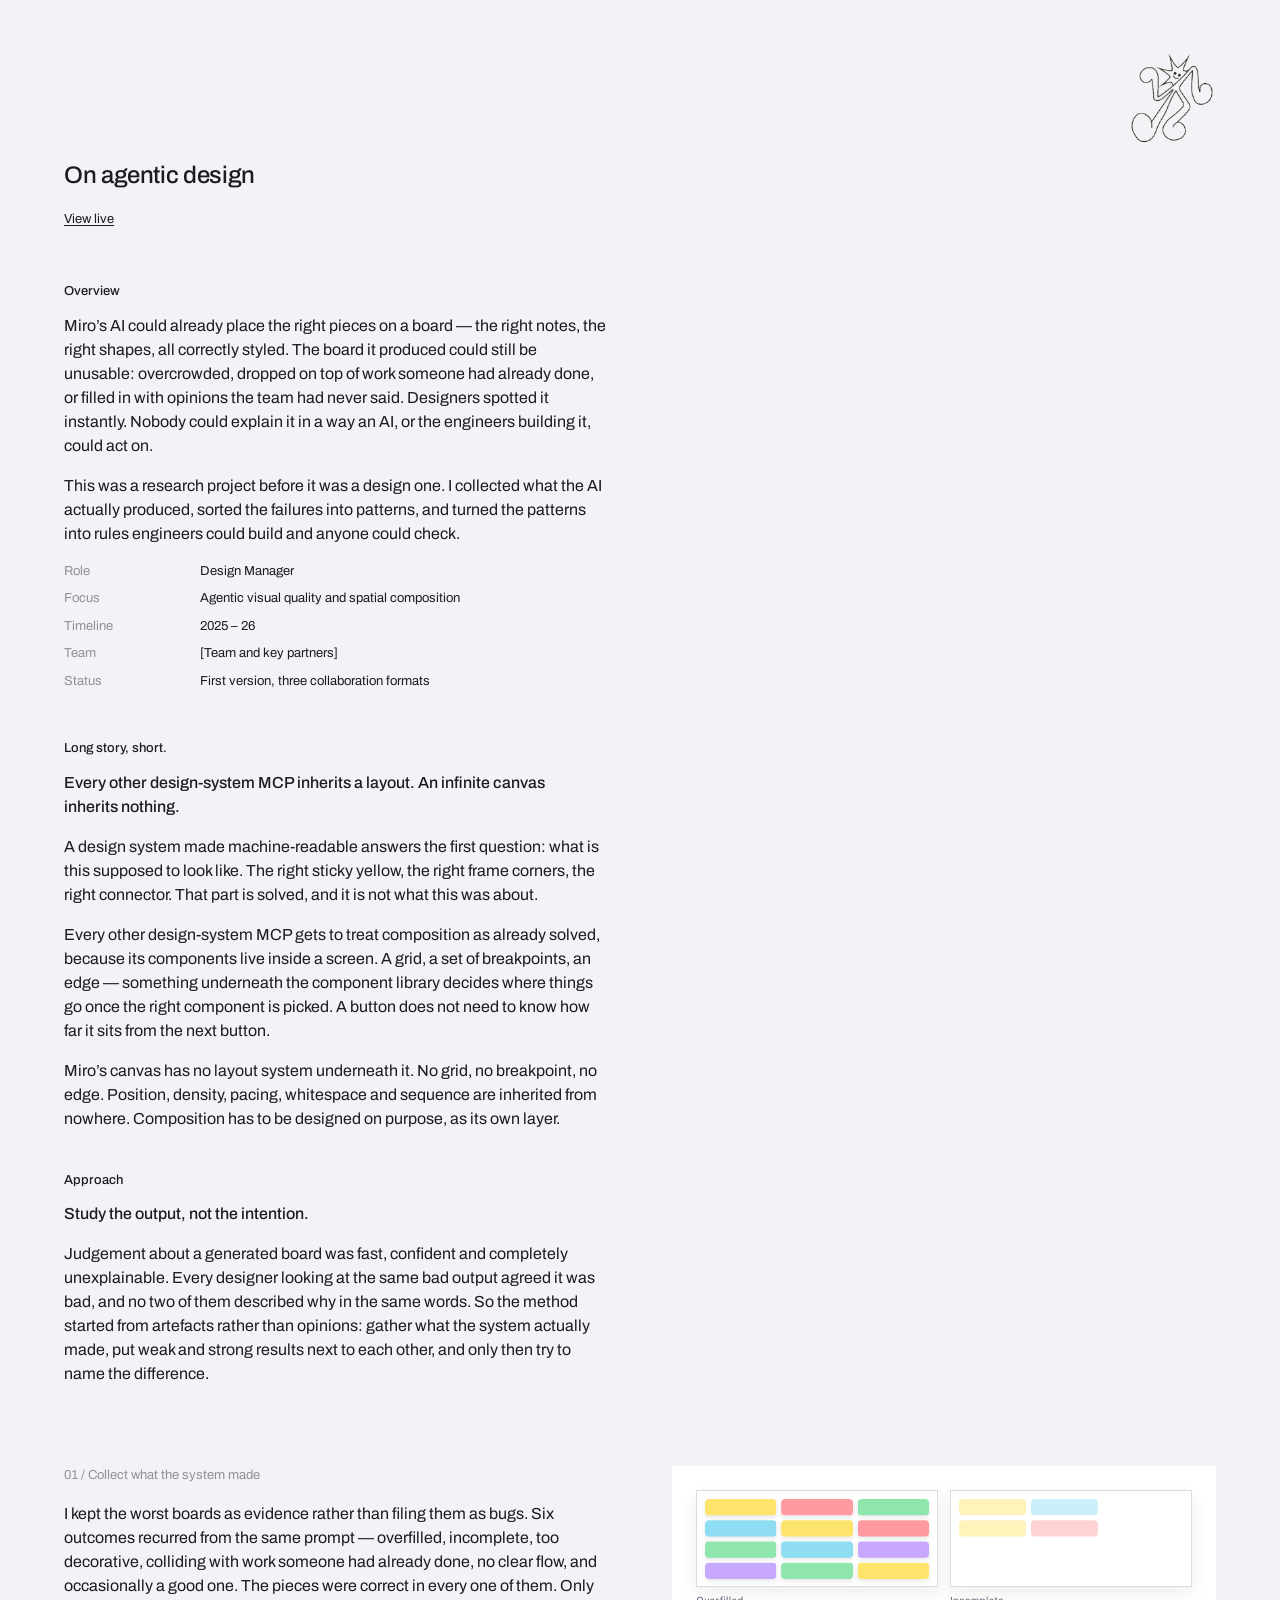
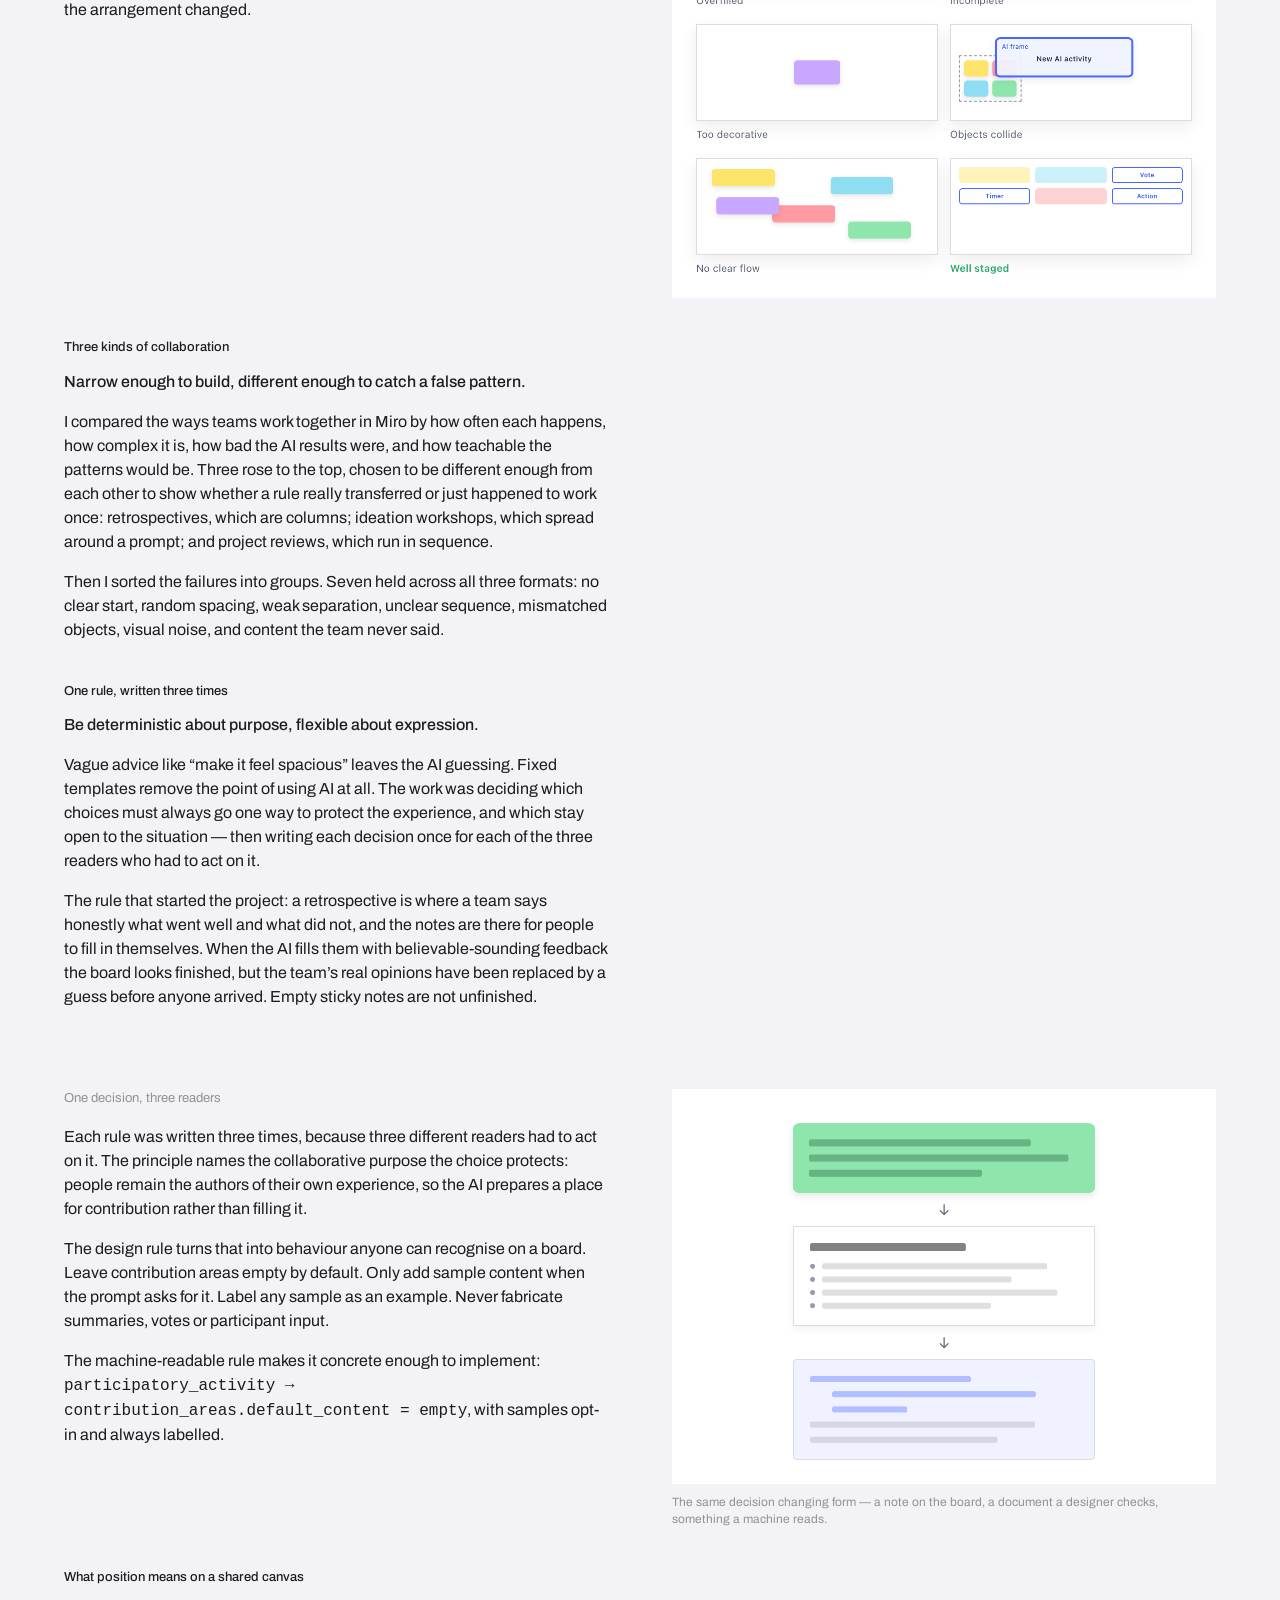
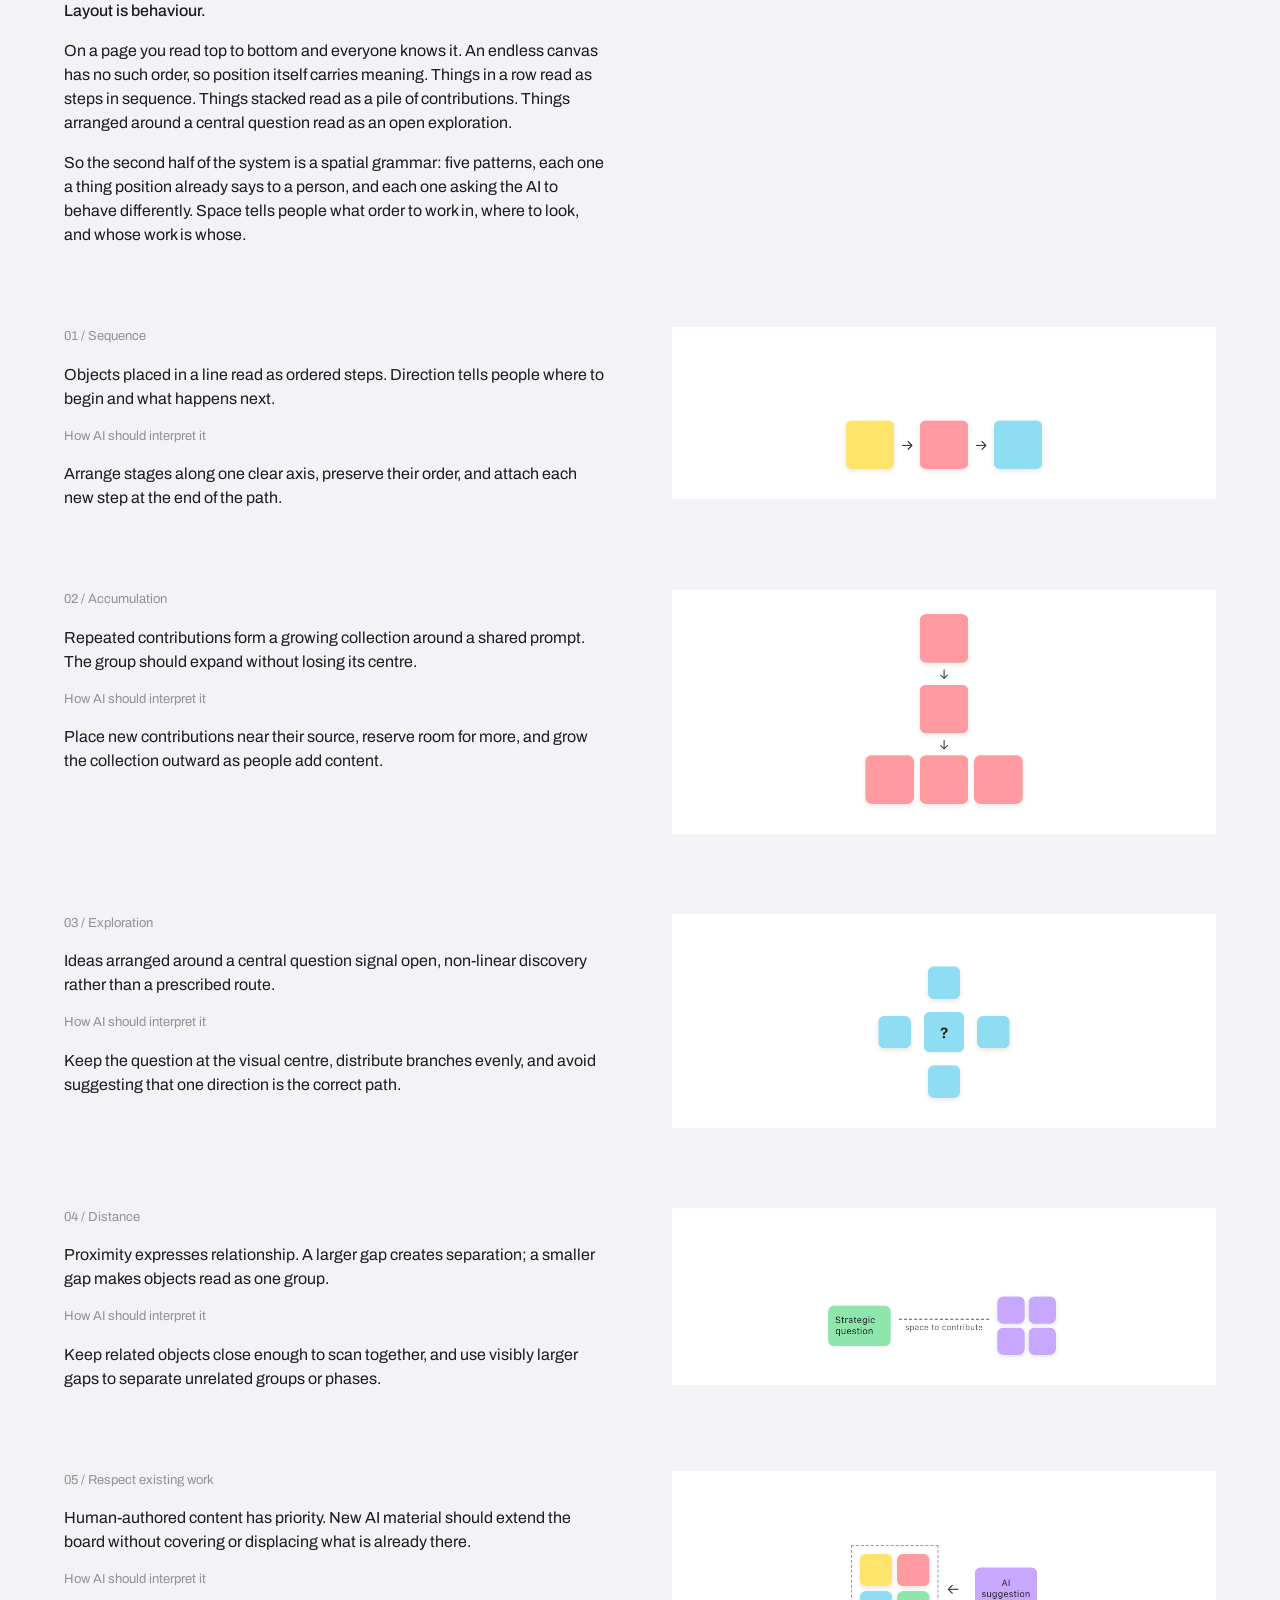
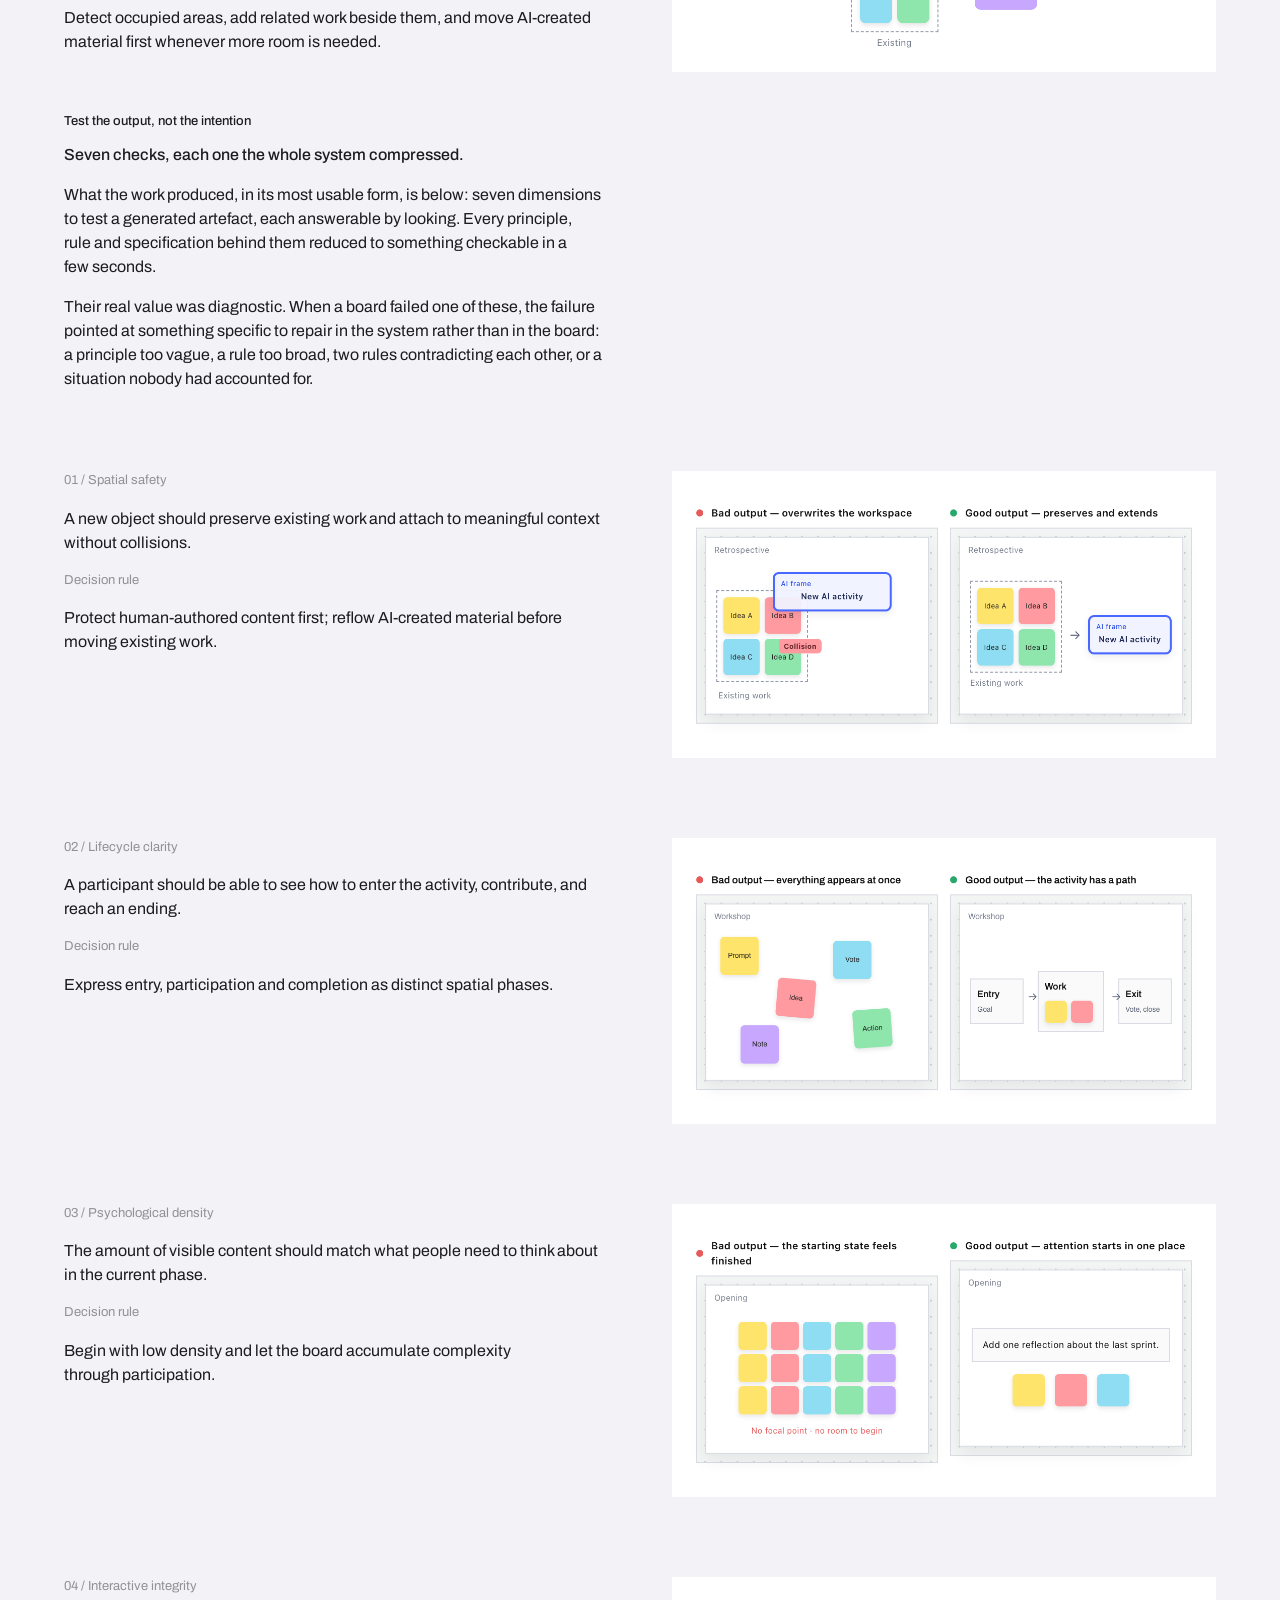
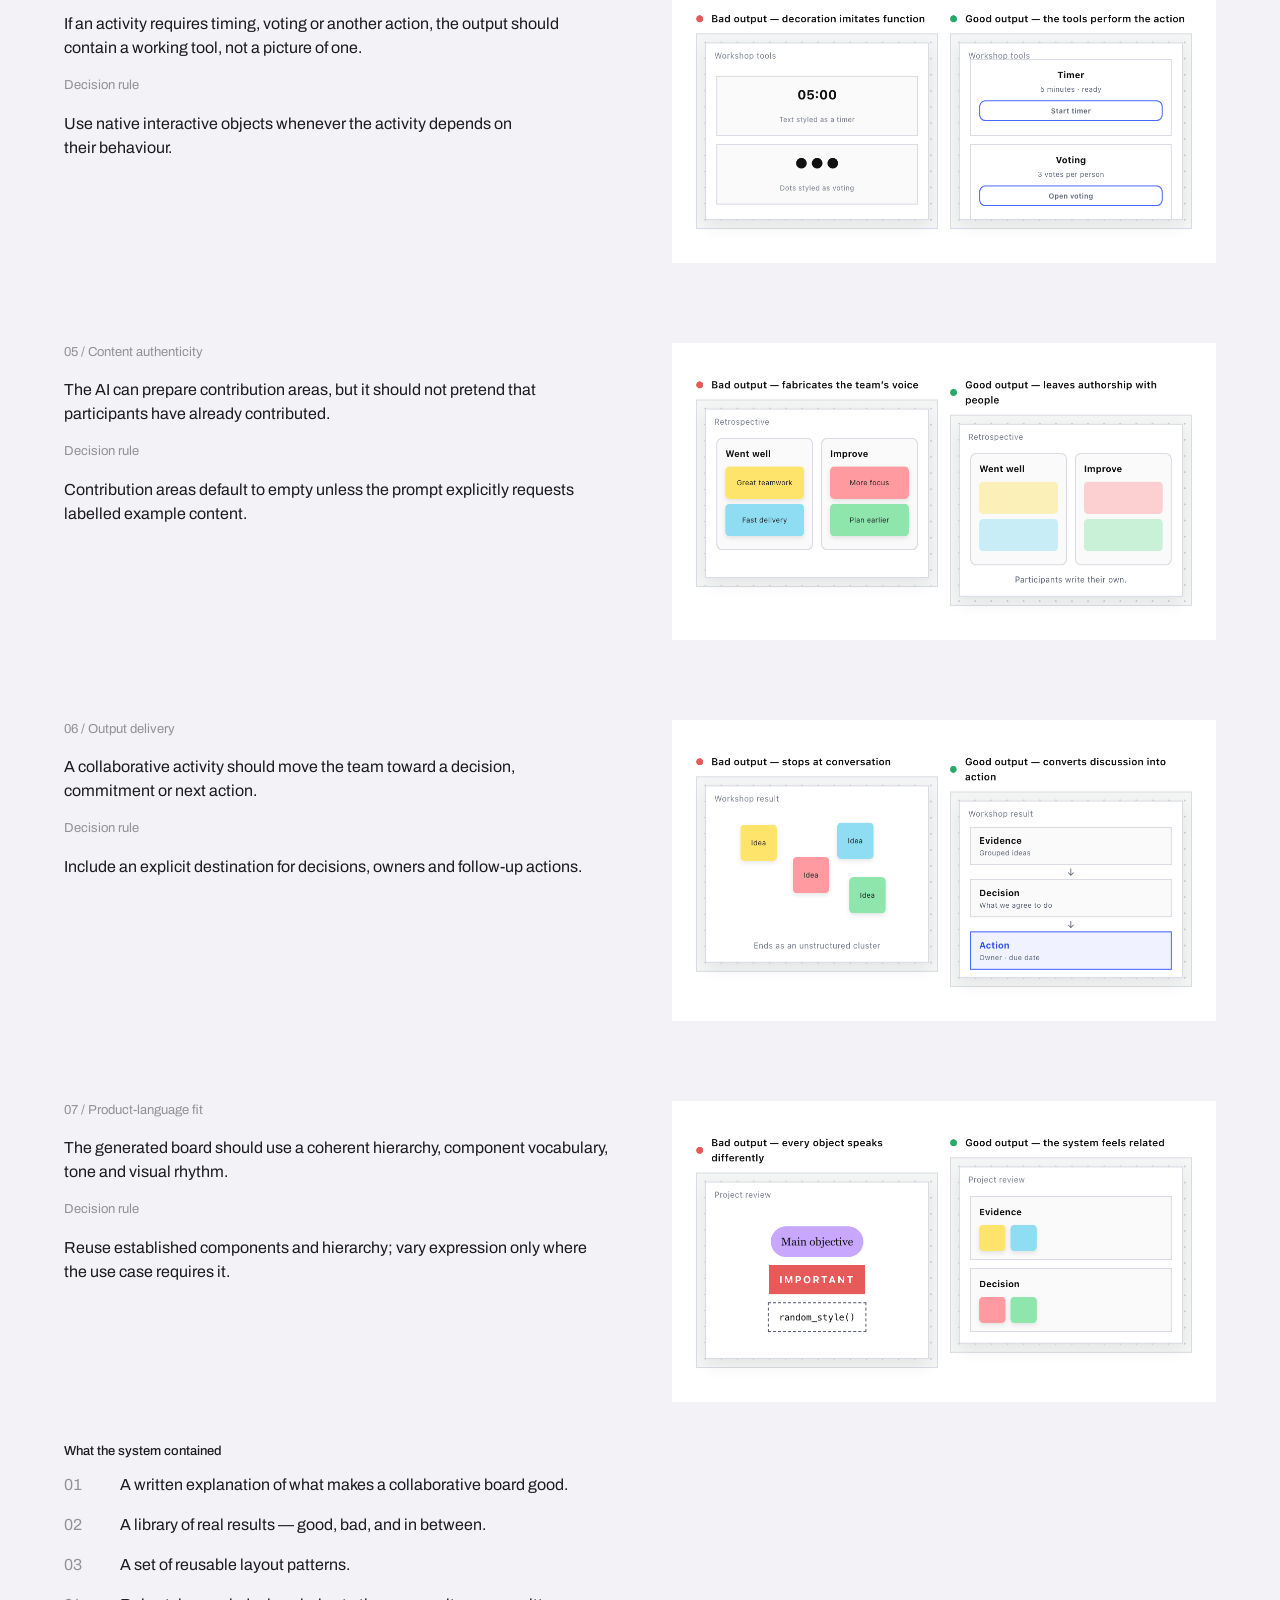
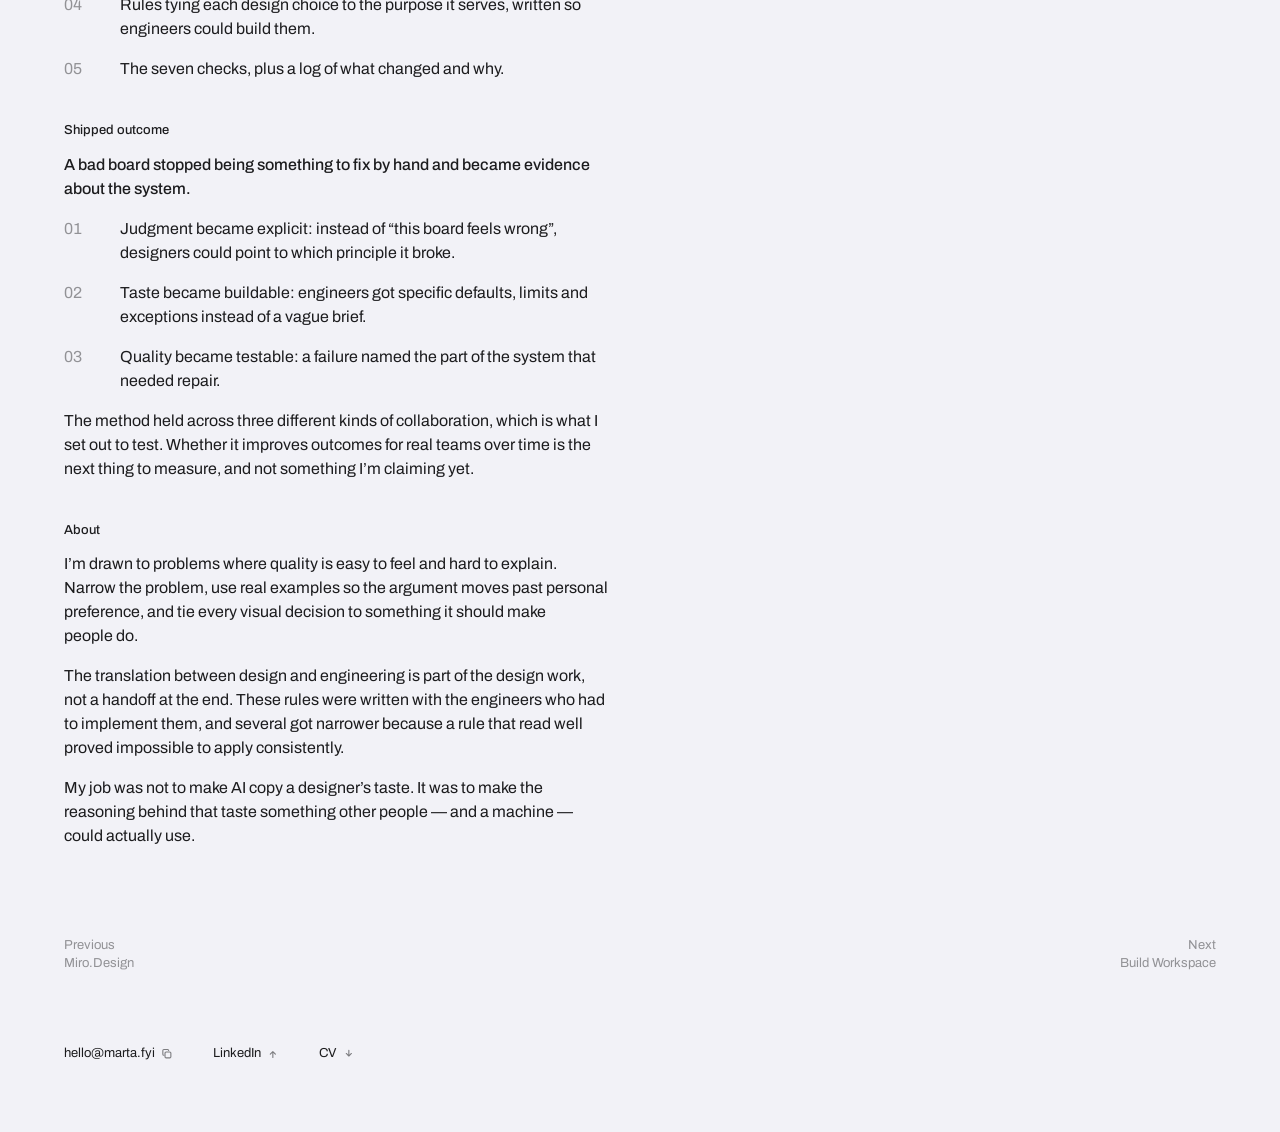
==== work/agentic-design/index.html @ 0b478686 "Write the agentic design case study Replaces the miro-2 placeholder. The work was turning designers'" ====
<!DOCTYPE html>
<html lang="en">
<head>
<meta charset="utf-8">
<meta name="viewport" content="width=device-width, initial-scale=1">
<title>On agentic design — Marta Domingo</title>
<meta name="description" content="On agentic design — Design Manager · Miro · 2025–26. Case study by Marta Domingo.">
<link rel="canonical" href="https://marta.fyi/work/agentic-design/">
<meta name="theme-color" content="#F2F2F7">
<meta property="og:type" content="article">
<meta property="og:url" content="https://marta.fyi/work/agentic-design/">
<meta property="og:title" content="On agentic design — Marta Domingo">
<meta property="og:description" content="On agentic design — Design Manager · Miro · 2025–26. Case study by Marta Domingo.">
<meta property="og:image" content="https://marta.fyi/assets/og-card.png">
<meta property="og:image:width" content="1200">
<meta property="og:image:height" content="630">
<meta name="twitter:card" content="summary_large_image">
<link rel="icon" href="/favicon.ico" sizes="32x32">
<link rel="icon" type="image/svg+xml" href="/assets/favicon.svg">
<link rel="apple-touch-icon" sizes="180x180" href="/assets/apple-touch-icon.png">
<link rel="preconnect" href="https://fonts.googleapis.com">
<link rel="preconnect" href="https://fonts.gstatic.com" crossorigin>
<link href="https://fonts.googleapis.com/css2?family=Archivo:wght@400;500&display=swap" rel="stylesheet">
<link rel="stylesheet" href="/style.css">
<link rel="stylesheet" href="/work/_shared/miro.css">
</head>
<body>
  <a class="home" href="/" aria-label="Home">
    <img class="spinner" src="/assets/spinner.png" alt="">
  </a>

  <main class="study">
    <h1>On agentic design</h1>
    <p class="live"><a href="https://miro.com/ai/ai-overview/" target="_blank" rel="noopener noreferrer">View live</a></p>
    <div class="body">
      <!-- On agentic design.
           Figures are authored in tools/figures/ and rendered to PNG by
           tools/build-figures.sh. Every one is 540px wide, which is what the
           right-hand column of a .pair measures, and each is drawn at that size
           rather than drawn large and scaled down.

           One reading pattern throughout: the argument is prose on the left, the
           evidence is an image on the right. No figure carries a heading, a concept
           name or a rule -- those are text, in the column beside the image. What a
           figure does carry is a label on an object inside a board, because that is
           annotation on the artefact rather than writing about it.

           .step-no is doing double duty as the small grey label above a rule. It is
           already "a short grey line introducing the block beneath it", which is
           what "How AI should interpret it" and "Decision rule" need, so this page
           adds no CSS of its own. -->

      <h2>Overview</h2>
      <p>Miro&rsquo;s AI could already place the right pieces on a board &mdash; the
      right notes, the right shapes, all correctly styled. The board it produced
      could still be unusable: overcrowded, dropped on top of work someone had
      already done, or filled in with opinions the team had never said. Designers
      spotted it instantly. Nobody could explain it in a way an AI, or the engineers
      building it, could act on.</p>
      <p>This was a research project before it was a design one. I collected what the
      AI actually produced, sorted the failures into patterns, and turned the
      patterns into rules engineers could build and anyone could check.</p>

      <dl class="details">
        <dt>Role</dt>
        <dd>Design Manager</dd>
        <dt>Focus</dt>
        <dd>Agentic visual quality and spatial composition</dd>
        <dt>Timeline</dt>
        <dd>2025 &ndash; 26</dd>
        <dt>Team</dt>
        <dd>[Team and key partners]</dd>
        <dt>Status</dt>
        <dd>First version, three collaboration formats</dd>
      </dl>

      <h2>Long story, short.</h2>
      <p class="statement">Every other design-system MCP inherits a layout. An
      infinite canvas inherits nothing.</p>
      <p>A design system made machine-readable answers the first question: what is
      this supposed to look like. The right sticky yellow, the right frame corners,
      the right connector. That part is solved, and it is not what this was about.</p>
      <p>Every other design-system MCP gets to treat composition as already solved,
      because its components live inside a screen. A grid, a set of breakpoints, an
      edge &mdash; something underneath the component library decides where things go
      once the right component is picked. A button does not need to know how far it
      sits from the next button.</p>
      <p>Miro&rsquo;s canvas has no layout system underneath it. No grid, no
      breakpoint, no edge. Position, density, pacing, whitespace and sequence are
      inherited from nowhere. Composition has to be designed on purpose, as its own
      layer.</p>

      <h2>Approach</h2>
      <p class="statement">Study the output, not the intention.</p>
      <p>Judgement about a generated board was fast, confident and completely
      unexplainable. Every designer looking at the same bad output agreed it was bad,
      and no two of them described why in the same words. So the method started from
      artefacts rather than opinions: gather what the system actually made, put weak
      and strong results next to each other, and only then try to name the
      difference.</p>

      <div class="pair">
        <div>
          <p class="step-no">01 / Collect what the system made</p>
          <p>I kept the worst boards as evidence rather than filing them as bugs. Six
          outcomes recurred from the same prompt &mdash; overfilled, incomplete, too
          decorative, colliding with work someone had already done, no clear flow, and
          occasionally a good one. The pieces were correct in every one of them. Only
          the arrangement changed.</p>
        </div>
        <figure class="shot">
          <img src="/assets/agentic-design-outcomes.png" width="1080" height="858"
               alt="Six small boards generated from one prompt: overfilled, incomplete, too decorative, objects colliding, no clear flow, and one well staged.">
        </figure>
      </div>

      <h2>Three kinds of collaboration</h2>
      <p class="statement">Narrow enough to build, different enough to catch a false
      pattern.</p>
      <p>I compared the ways teams work together in Miro by how often each happens,
      how complex it is, how bad the AI results were, and how teachable the patterns
      would be. Three rose to the top, chosen to be different enough from each other
      to show whether a rule really transferred or just happened to work once:
      retrospectives, which are columns; ideation workshops, which spread around a
      prompt; and project reviews, which run in sequence.</p>
      <p>Then I sorted the failures into groups. Seven held across all three formats:
      no clear start, random spacing, weak separation, unclear sequence, mismatched
      objects, visual noise, and content the team never said.</p>

      <h2>One rule, written three times</h2>
      <p class="statement">Be deterministic about purpose, flexible about
      expression.</p>
      <p>Vague advice like &ldquo;make it feel spacious&rdquo; leaves the AI guessing.
      Fixed templates remove the point of using AI at all. The work was deciding which
      choices must always go one way to protect the experience, and which stay open to
      the situation &mdash; then writing each decision once for each of the three
      readers who had to act on it.</p>
      <p>The rule that started the project: a retrospective is where a team says
      honestly what went well and what did not, and the notes are there for people to
      fill in themselves. When the AI fills them with believable-sounding feedback the
      board looks finished, but the team&rsquo;s real opinions have been replaced by a
      guess before anyone arrived. Empty sticky notes are not unfinished.</p>

      <div class="pair">
        <div>
          <p class="step-no">One decision, three readers</p>
          <p>Each rule was written three times, because three different readers had to
          act on it. The principle names the collaborative purpose the choice protects:
          people remain the authors of their own experience, so the AI prepares a place
          for contribution rather than filling it.</p>
          <p>The design rule turns that into behaviour anyone can recognise on a board.
          Leave contribution areas empty by default. Only add sample content when the
          prompt asks for it. Label any sample as an example. Never fabricate summaries,
          votes or participant input.</p>
          <p>The machine-readable rule makes it concrete enough to implement:
          <code>participatory_activity &rarr; contribution_areas.default_content =
          empty</code>, with samples opt-in and always labelled.</p>
        </div>
        <figure class="shot">
          <img src="/assets/agentic-design-levels.png" width="1080" height="784"
               alt="Three forms of the same rule stacked in sequence: a green sticky note, then a white document, then a blue panel of code." loading="lazy">
          <figcaption>The same decision changing form &mdash; a note on the board, a document a designer checks, something a machine reads.</figcaption>
        </figure>
      </div>

      <h2>What position means on a shared canvas</h2>
      <p class="statement">Layout is behaviour.</p>
      <p>On a page you read top to bottom and everyone knows it. An endless canvas has
      no such order, so position itself carries meaning. Things in a row read as steps
      in sequence. Things stacked read as a pile of contributions. Things arranged
      around a central question read as an open exploration.</p>
      <p>So the second half of the system is a spatial grammar: five patterns, each
      one a thing position already says to a person, and each one asking the AI to
      behave differently. Space tells people what order to work in, where to look, and
      whose work is whose.</p>

      <div class="pair">
        <div>
          <p class="step-no">01 / Sequence</p>
          <p>Objects placed in a line read as ordered steps. Direction tells people where to begin and what happens next.</p>
          <p class="step-no">How AI should interpret it</p>
          <p>Arrange stages along one clear axis, preserve their order, and attach each new step at the end of the path.</p>
        </div>
        <figure class="shot">
          <img src="/assets/agentic-design-concept-01.png" width="1080" height="516"
               alt="Diagram of the sequence pattern: Three notes in a row, linked by arrows." loading="lazy">
        </figure>
      </div>
      <div class="pair">
        <div>
          <p class="step-no">02 / Accumulation</p>
          <p>Repeated contributions form a growing collection around a shared prompt. The group should expand without losing its centre.</p>
          <p class="step-no">How AI should interpret it</p>
          <p>Place new contributions near their source, reserve room for more, and grow the collection outward as people add content.</p>
        </div>
        <figure class="shot">
          <img src="/assets/agentic-design-concept-02.png" width="1080" height="516"
               alt="Diagram of the accumulation pattern: Notes gathering downward into a cluster." loading="lazy">
        </figure>
      </div>
      <div class="pair">
        <div>
          <p class="step-no">03 / Exploration</p>
          <p>Ideas arranged around a central question signal open, non-linear discovery rather than a prescribed route.</p>
          <p class="step-no">How AI should interpret it</p>
          <p>Keep the question at the visual centre, distribute branches evenly, and avoid suggesting that one direction is the correct path.</p>
        </div>
        <figure class="shot">
          <img src="/assets/agentic-design-concept-03.png" width="1080" height="516"
               alt="Diagram of the exploration pattern: Four notes evenly placed around a question at the centre." loading="lazy">
        </figure>
      </div>
      <div class="pair">
        <div>
          <p class="step-no">04 / Distance</p>
          <p>Proximity expresses relationship. A larger gap creates separation; a smaller gap makes objects read as one group.</p>
          <p class="step-no">How AI should interpret it</p>
          <p>Keep related objects close enough to scan together, and use visibly larger gaps to separate unrelated groups or phases.</p>
        </div>
        <figure class="shot">
          <img src="/assets/agentic-design-concept-04.png" width="1080" height="516"
               alt="Diagram of the distance pattern: A question and a cluster of notes held apart by a measured gap." loading="lazy">
        </figure>
      </div>
      <div class="pair">
        <div>
          <p class="step-no">05 / Respect existing work</p>
          <p>Human-authored content has priority. New AI material should extend the board without covering or displacing what is already there.</p>
          <p class="step-no">How AI should interpret it</p>
          <p>Detect occupied areas, add related work beside them, and move AI-created material first whenever more room is needed.</p>
        </div>
        <figure class="shot">
          <img src="/assets/agentic-design-concept-05.png" width="1080" height="516"
               alt="Diagram of the respect existing work pattern: A fenced cluster of existing notes, with an AI suggestion arriving beside it." loading="lazy">
        </figure>
      </div>

      <h2>Test the output, not the intention</h2>
      <p class="statement">Seven checks, each one the whole system compressed.</p>
      <p>What the work produced, in its most usable form, is below: seven dimensions
      to test a generated artefact, each answerable by looking. Every principle, rule
      and specification behind them reduced to something checkable in a few
      seconds.</p>
      <p>Their real value was diagnostic. When a board failed one of these, the
      failure pointed at something specific to repair in the system rather than in the
      board: a principle too vague, a rule too broad, two rules contradicting each
      other, or a situation nobody had accounted for.</p>

      <div class="pair">
        <div>
          <p class="step-no">01 / Spatial safety</p>
          <p>A new object should preserve existing work and attach to meaningful context without collisions.</p>
          <p class="step-no">Decision rule</p>
          <p>Protect human-authored content first; reflow AI-created material before moving existing work.</p>
        </div>
        <figure class="shot">
          <img src="/assets/agentic-design-check-01.png" width="1080" height="568"
               alt="Check 01: an AI frame dropped across a fenced cluster of four notes with a collision tag, beside the same frame placed in clear space next to it." loading="lazy">
        </figure>
      </div>
      <div class="pair">
        <div>
          <p class="step-no">02 / Lifecycle clarity</p>
          <p>A participant should be able to see how to enter the activity, contribute, and reach an ending.</p>
          <p class="step-no">Decision rule</p>
          <p>Express entry, participation and completion as distinct spatial phases.</p>
        </div>
        <figure class="shot">
          <img src="/assets/agentic-design-check-02.png" width="1080" height="568"
               alt="Check 02: five notes scattered at angles, beside three zones labelled entry, work and exit with arrows between them." loading="lazy">
        </figure>
      </div>
      <div class="pair">
        <div>
          <p class="step-no">03 / Psychological density</p>
          <p>The amount of visible content should match what people need to think about in the current phase.</p>
          <p class="step-no">Decision rule</p>
          <p>Begin with low density and let the board accumulate complexity through participation.</p>
        </div>
        <figure class="shot">
          <img src="/assets/agentic-design-check-03.png" width="1080" height="582"
               alt="Check 03: a grid of fifteen notes filling the frame, beside a single prompt with three notes under it." loading="lazy">
        </figure>
      </div>
      <div class="pair">
        <div>
          <p class="step-no">04 / Interactive integrity</p>
          <p>If an activity requires timing, voting or another action, the output should contain a working tool, not a picture of one.</p>
          <p class="step-no">Decision rule</p>
          <p>Use native interactive objects whenever the activity depends on their behaviour.</p>
        </div>
        <figure class="shot">
          <img src="/assets/agentic-design-check-04.png" width="1080" height="568"
               alt="Check 04: two flat panels imitating a timer and a vote, beside two real tools with blue action buttons." loading="lazy">
        </figure>
      </div>
      <div class="pair">
        <div>
          <p class="step-no">05 / Content authenticity</p>
          <p>The AI can prepare contribution areas, but it should not pretend that participants have already contributed.</p>
          <p class="step-no">Decision rule</p>
          <p>Contribution areas default to empty unless the prompt explicitly requests labelled example content.</p>
        </div>
        <figure class="shot">
          <img src="/assets/agentic-design-check-05.png" width="1080" height="589"
               alt="Check 05: two retrospective columns filled with written notes, beside the same columns holding empty ones." loading="lazy">
        </figure>
      </div>
      <div class="pair">
        <div>
          <p class="step-no">06 / Output delivery</p>
          <p>A collaborative activity should move the team toward a decision, commitment or next action.</p>
          <p class="step-no">Decision rule</p>
          <p>Include an explicit destination for decisions, owners and follow-up actions.</p>
        </div>
        <figure class="shot">
          <img src="/assets/agentic-design-check-06.png" width="1080" height="598"
               alt="Check 06: four ideas floating unstructured, beside a path from evidence to decision to a blue-framed action." loading="lazy">
        </figure>
      </div>
      <div class="pair">
        <div>
          <p class="step-no">07 / Product-language fit</p>
          <p>The generated board should use a coherent hierarchy, component vocabulary, tone and visual rhythm.</p>
          <p class="step-no">Decision rule</p>
          <p>Reuse established components and hierarchy; vary expression only where the use case requires it.</p>
        </div>
        <figure class="shot">
          <img src="/assets/agentic-design-check-07.png" width="1080" height="598"
               alt="Check 07: three objects in three unrelated styles, beside two matching panels built from the same components." loading="lazy">
        </figure>
      </div>

      <h2>What the system contained</h2>
      <ol class="outcome">
        <li>A written explanation of what makes a collaborative board good.</li>
        <li>A library of real results &mdash; good, bad, and in between.</li>
        <li>A set of reusable layout patterns.</li>
        <li>Rules tying each design choice to the purpose it serves, written so
        engineers could build them.</li>
        <li>The seven checks, plus a log of what changed and why.</li>
      </ol>

      <h2>Shipped outcome</h2>
      <p class="statement">A bad board stopped being something to fix by hand and
      became evidence about the system.</p>
      <ol class="outcome">
        <li>Judgment became explicit: instead of &ldquo;this board feels wrong&rdquo;,
        designers could point to which principle it broke.</li>
        <li>Taste became buildable: engineers got specific defaults, limits and
        exceptions instead of a vague brief.</li>
        <li>Quality became testable: a failure named the part of the system that
        needed repair.</li>
      </ol>
      <p>The method held across three different kinds of collaboration, which is what
      I set out to test. Whether it improves outcomes for real teams over time is the
      next thing to measure, and not something I&rsquo;m claiming yet.</p>

      <h2>About</h2>
      <p>I&rsquo;m drawn to problems where quality is easy to feel and hard to
      explain. Narrow the problem, use real examples so the argument moves past
      personal preference, and tie every visual decision to something it should make
      people do.</p>
      <p>The translation between design and engineering is part of the design work,
      not a handoff at the end. These rules were written with the engineers who had to
      implement them, and several got narrower because a rule that read well proved
      impossible to apply consistently.</p>
      <p>My job was not to make AI copy a designer&rsquo;s taste. It was to make the
      reasoning behind that taste something other people &mdash; and a machine &mdash;
      could actually use.</p>
    </div>
  </main>

  <nav class="pager">
    <a class="prev" href="/work/miro-design/"><span>Previous</span><span class="title">Miro.Design</span></a>
    <a class="next" href="/work/build-workspace/"><span>Next</span><span class="title">Build Workspace</span></a>
  </nav>

  <footer>
    <button type="button" class="copy" data-clip="hello@marta.fyi">
      hello@marta.fyi
      <svg class="glyph copy-glyph" viewBox="0 0 16 16" aria-hidden="true">
        <rect x="5.5" y="5.5" width="8" height="8" rx="1.5"/>
        <path d="M10.5 3.5A1.5 1.5 0 0 0 9 2H4a1.5 1.5 0 0 0-1.5 1.5v5A1.5 1.5 0 0 0 4 10"/>
      </svg>
      <svg class="glyph done-glyph" viewBox="0 0 16 16" aria-hidden="true">
        <path d="M3 8.5 6 11.5 13 4.5"/>
      </svg>
    </button>
    <a class="out" href="https://www.linkedin.com/in/marta-domingo/" target="_blank" rel="noopener noreferrer">
      LinkedIn
      <svg class="glyph arrow-glyph" viewBox="0 0 16 16" aria-hidden="true">
        <path d="M8 13V5M4.5 8.5 8 5l3.5 3.5"/>
      </svg>
    </a>
    <a class="cv" href="/assets/marta-domingo-cv.pdf" type="application/pdf" download>
      CV
      <svg class="glyph arrow-glyph" viewBox="0 0 16 16" aria-hidden="true">
        <path d="M8 3v8M4.5 7.5 8 11l3.5-3.5"/>
      </svg>
    </a>
    <span class="sr-only" role="status" aria-live="polite"></span>
  </footer>

  <script src="/script.js" defer></script>
</body>
</html>
---- style.css ----
:root {
  --bg: #F2F2F7;
  --ink: #1C1C1E;
  --ink-60: rgba(28, 28, 30, 0.58);
  --ink-45: rgba(28, 28, 30, 0.45);
  --gutter: 5vw;
}

* { box-sizing: border-box; }

html, body {
  margin: 0;
  padding: 0;
  background: var(--bg);
}

body {
  font-family: 'Archivo', system-ui, -apple-system, sans-serif;
  font-weight: 400;
  color: var(--ink);
  -webkit-font-smoothing: antialiased;
}

section {
  min-height: 100vh;
  min-height: 100svh;
  display: flex;
  align-items: center;
  padding: 6vh var(--gutter);
}

.col {
  width: 50%;
}

.lede {
  margin: 0;
  font-size: 1rem;
  line-height: 1.35;
  text-wrap: pretty;
}


a {
  color: inherit;
  text-decoration: underline;
  text-decoration-thickness: 1px;
  text-underline-offset: 0.18em;
  transition: text-decoration-color 0.3s ease;
}

a:hover {
  text-decoration-color: rgba(28, 28, 30, 0.35);
}

/* Mark floating in the corner, its rotation driven by scroll position. */
/* The mascot is always a link: back to top on the homepage, home elsewhere.
   The 88px box is the hit area, so the transparent parts of the drawing are
   clickable too. */
.home {
  position: fixed;
  /* The drawing is inscribed in its canvas so rotating it cannot push the ink
     outside this box -- that overflow was what made the mascot look like it
     drifted. The canvas is 1.23x the drawing, so the box is 10px larger a side
     than the 88px drawing; top/right pull back by the same 10px to leave the
     drawing itself sitting on the 6vh / gutter line. */
  top: calc(6vh - 10px);
  right: calc(var(--gutter) - 10px);
  width: 108px;
  height: 108px;
  z-index: 10;
  cursor: pointer;
}

.spinner {
  display: block;
  width: 100%;
  height: 100%;
}

/* Hands the rotation over to the unwind animation on the way home. */
.spinner.unwinding { animation: none; }

@keyframes spin {
  to { transform: rotate(720deg); }
}

@media (prefers-reduced-motion: no-preference) {
  @supports (animation-timeline: scroll()) {
    .spinner {
      animation: spin linear both;
      animation-timeline: scroll(root block);
    }
  }
}

.sr-only {
  position: absolute;
  width: 1px;
  height: 1px;
  margin: -1px;
  padding: 0;
  overflow: hidden;
  clip: rect(0, 0, 0, 0);
  white-space: nowrap;
  border: 0;
}

/* Vita ------------------------------------------------------------------ */

.vita {
  /* Size to content: the space above the footer stops being leftover slack. */
  min-height: 0;
  align-items: flex-start;
}

.vita .col {
  width: 100%;
}

/* Columns stretch to the tallest, then each list spreads its rows so all
   three bottom out at the same line. */
.groups {
  display: grid;
  grid-template-columns: repeat(3, 1fr);
  align-items: stretch;
  gap: 4rem;
}

.group {
  display: flex;
  flex-direction: column;
}

.group h2 {
  margin: 0 0 1.75rem;
  font-size: 0.8125rem;
  font-weight: 500;
}

.entries {
  flex: 1;
  display: flex;
  flex-direction: column;
  justify-content: space-between;
  gap: 1.875rem;
  margin: 0;
  padding: 0;
  list-style: none;
}

.dates {
  margin: 0;
  font-size: 0.8125rem;
  color: var(--ink-45);
  font-variant-numeric: tabular-nums;
}

.group h3 {
  margin: 0.15rem 0 0;
  font-size: 0.875rem;
  font-weight: 500;
  line-height: 1.3;
}

.sub {
  margin: 0.15rem 0 0;
  font-size: 0.8125rem;
  color: var(--ink-60);
}

/* A company is named once, with its roles on a line of continuity below. */
.run {
  display: flex;
  flex-direction: column;
}

.run:has(.roles li + li) {
  flex: 1;
}

.org {
  margin: 0 0 0.75rem;
  font-size: 0.8125rem;
  font-weight: 500;
  color: var(--ink-60);
}

.roles {
  flex: 1;
  display: flex;
  flex-direction: column;
  justify-content: space-between;
  gap: 1.25rem;
  margin: 0;
  padding: 0;
  list-style: none;
}

/* Only a run of two or more roles needs the line. */
.roles:has(li + li) {
  padding-left: 0.875rem;
  border-left: 1px solid rgba(28, 28, 30, 0.16);
}

/* Footer --------------------------------------------------------------- */

footer {
  margin-top: clamp(6rem, 18vh, 12rem);
  display: flex;
  align-items: center;
  gap: 2.5rem;
  padding: 0 var(--gutter) 8vh;
  font-size: 0.8125rem;
}

/* Reset the button back to text so it reads like the site's links. */
.copy {
  display: inline-flex;
  align-items: center;
  gap: 0.4rem;
  margin: 0;
  padding: 0;
  border: 0;
  background: none;
  font: inherit;
  color: inherit;
  cursor: pointer;
}

/* Quieter than the links in the prose: down here the glyph already marks each
   item as something you can act on, so the rule only shows on approach. */
footer a,
footer .copy {
  text-decoration: none;
}

footer a:hover,
footer a:focus-visible,
footer .copy:hover,
footer .copy:focus-visible {
  text-decoration: underline;
  text-decoration-thickness: 1px;
  text-underline-offset: 0.18em;
}

.cv,
.out {
  display: inline-flex;
  align-items: center;
  gap: 0.4rem;
}

/* All three are persistent rather than revealed on hover: the glyph is what
   says whether an item copies, opens away or hands you a file, and that is
   worth knowing before you point at it. */
.glyph {
  width: 0.9em;
  height: 0.9em;
  fill: none;
  stroke: currentColor;
  stroke-width: 1.5;
  stroke-linecap: round;
  stroke-linejoin: round;
  opacity: 0.55;
}

.done-glyph { display: none; }

.copy[data-copied] .copy-glyph { display: none; }
.copy[data-copied] .done-glyph { display: block; }

/* Case study ------------------------------------------------------------ */

/* Prose needs a measure: 50% of a wide viewport runs ~95 characters. */
.study {
  --col-gap: 4rem;
  /* Exactly one of the two equal columns, so prose and pair text share both
     edges without repeating a number. */
  --col: calc((100% - var(--col-gap)) / 2);

  max-width: 1280px;
  margin-inline: auto;
  padding: 18vh var(--gutter) 0;
}

/* Prose keeps to the left column; the right side stays open for visuals. */
.study > h1,
.study > .live,
.study .body > h2,
.study .body > p,
.study .body > dl,
.study .body > ol {
  max-width: var(--col);
}

.study h1 {
  margin: 0;
  font-size: 1.5rem;
  font-weight: 500;
  letter-spacing: -0.015em;
}

.study .meta {
  margin: 0.5rem 0 0;
  font-size: 0.8125rem;
  color: var(--ink-60);
}

.study .live {
  margin: 1.5rem 0 0;
  font-size: 0.8125rem;
}

.study .body {
  margin-top: 3.5rem;
  font-size: 1rem;
  line-height: 1.5;
}

.study .body h2 {
  margin: 2.5rem 0 0.75rem;
  font-size: 0.8125rem;
  font-weight: 500;
}

.study .body h2:first-child { margin-top: 0; }

.study .body p {
  margin: 0 0 1rem;
  text-wrap: pretty;
}

.study .body p:last-child { margin-bottom: 0; }

/* Case study body elements ---------------------------------------------- */

/* Role / Focus / Timeline / Team / Status. Label column echoes the vita. */
.details {
  display: grid;
  grid-template-columns: 7rem 1fr;
  gap: 0.5rem 1.5rem;
  margin: 0 0 3rem;
  font-size: 0.8125rem;
}

.details dt {
  color: var(--ink-45);
}

.details dd {
  margin: 0;
}

/* The lead sentence of a section, a step above body copy but not a heading. */
.study .body .statement {
  margin: 0 0 1rem;
  font-size: 1rem;
  font-weight: 500;
  text-wrap: pretty;
}

/* A text block and the visual it points to, tops aligned. */
.pair {
  display: grid;
  grid-template-columns: 1fr 1fr;
  gap: 0 var(--col-gap);
  align-items: start;
  margin-top: 5rem;
}

/* Any number of figures stay right rather than wrapping into column one. */
.pair > figure { grid-column: 2; }
.pair > .shot { margin-top: 0; }

/* A figure placed straight in the body spans both columns. */
.study .body > figure.shot { max-width: none; }

.step-no {
  margin: 0 0 0.5rem;
  font-size: 0.8125rem;
  color: var(--ink-45);
  font-variant-numeric: tabular-nums;
}

/* Image slot. Swap the div for an <img> when the real asset lands. */
.shot {
  margin: 1.5rem 0 0;
}

.shot .placeholder {
  aspect-ratio: 16 / 10;
  background: rgba(28, 28, 30, 0.04);
  border: 1px solid rgba(28, 28, 30, 0.08);
}

.shot img {
  display: block;
  width: 100%;
  height: auto;
}

.shot figcaption {
  margin-top: 0.625rem;
  font-size: 0.75rem;
  line-height: 1.4;
  color: var(--ink-45);
  text-wrap: pretty;
}

.outcome {
  margin: 0;
  padding: 0;
  list-style: none;
  counter-reset: outcome;
}

.outcome li {
  counter-increment: outcome;
  display: grid;
  grid-template-columns: 2.5rem 1fr;
  gap: 1rem;
  margin-bottom: 1rem;
}

.outcome li::before {
  content: counter(outcome, decimal-leading-zero);
  color: var(--ink-45);
  font-variant-numeric: tabular-nums;
}

/* Pager ----------------------------------------------------------------- */

.pager {
  display: flex;
  gap: 2.5rem;
  padding: 10vh var(--gutter) 0;
  font-size: 0.8125rem;
}

/* Keeps Next on the right even when there is no Previous. */
.pager .next {
  margin-left: auto;
  text-align: right;
}

.pager a { text-decoration: none; }
.pager a:hover .title { text-decoration: underline; }

.pager span {
  display: block;
  color: var(--ink-45);
  margin-bottom: 0.25rem;
}

/* The pager already separates content from the footer, so the footer's own
   large margin would double up here. */
.pager + footer {
  margin-top: clamp(3rem, 8vh, 5rem);
}

:focus-visible {
  outline: 2px solid var(--ink);
  outline-offset: 3px;
}

@media (max-width: 1000px) {
  .groups { grid-template-columns: repeat(2, 1fr); gap: 3.5rem; }
}

@media (max-width: 900px) {
  .pair { grid-template-columns: 1fr; gap: 1.5rem; }
  /* Without this the explicit column 2 spawns an implicit track and the
     single-column collapse never happens. */
  .pair > figure { grid-column: auto; }
  .study > h1,
  .study > .live,
  .study .body > h2,
  .study .body > p,
  .study .body > dl,
  .study .body > ol { max-width: none; }
}

@media (max-width: 700px) {
  .col { width: 100%; }
  .groups { grid-template-columns: 1fr; gap: 3rem; align-items: start; }
  .study { padding-top: 22vh; }
  .home {
    top: calc(6vh - 8px);
    right: calc(var(--gutter) - 8px);
    width: 84px;
    height: 84px;
  }
  .run:has(.roles li + li) { flex: 0; }
}

@media print {
  .home { display: none; }
  body { background: #fff; color: #000; }
  section { min-height: 0; display: block; padding: 0 0 1.5rem; }
  .col, .vita .col { width: 100%; }
  .groups { grid-template-columns: repeat(3, 1fr); gap: 1.5rem; }
  .entries { justify-content: flex-start; }
  .run:has(.roles li + li) { flex: 0; }
  footer { margin-top: 2rem; padding: 0; }
  .pager { display: none; }
}
---- work/_shared/miro.css ----
/* Miro — content visual style
   ===========================================================================
   The visual style for the *content* of Miro case studies. Shared by every
   entry in work.json whose company is Miro, so the two of them look like each
   other and neither leaks into HP's.

   It sits inside marta.fyi's own system, it does not replace it: the prose,
   the layout, the focus ring and the page furniture stay the site's. This
   sheet only governs what is inside a frame.

   Distilled from Miro's product language to nine primitives:

     .board      the 24px dot field everything sits on
     .frame      a labelled region, title bar above the outline
     .obj        a card floating on the board, chrome shadow, soft corners
     .sticky     the atom: flat fill, same-hue dark text, slight lift
     .toolbar    floating rounded bar
     .seg        segmented control
     .connector  1.5px line with a real arrowhead
     .chip       a small status token
     .row        a line of label and value inside an object

   Chrome is neutral and quiet; colour belongs only to the things people make.
   That is Miro's own rule and it is what stops a page like this turning into
   a brand exercise.

   Every value here is designed to evoke, never reproduced. No MDS token is
   published. The contrast ratios in the comments are measured against the
   values on this page.
   =========================================================================== */

@import url('https://fonts.googleapis.com/css2?family=Noto+Sans:wght@400;500;600&display=swap');

.study {
  /* --- chrome: a warm neutral ladder ---------------------------------- */
  --m-canvas:   #FAF9F7;
  --m-surface:  #FFFFFF;
  --m-subtle:   #F5F4F2;
  --m-hairline: #F1EFEC;
  --m-line:     #EAE8E4;
  --m-dot:      #D9D7D1;

  --m-ink:   #1A1814;  /* 16.8:1 on canvas */
  --m-ink-2: #544E40;  /*  7.9:1 */
  --m-ink-3: #746B58;  /*  5.0:1 */

  /* --- the things people make ------------------------------------------
     Nine hues, each a fill with its own dark same-hue ink and a quiet
     surface. Ink on fill is never below 5.7:1, ink on subtle never below
     8.0:1. Same-hue ink rather than black is most of what makes a sticky
     read as a sticky rather than a coloured box. */
  --lemon:     #FAE980; --lemon-ink:     #574D0F; --lemon-sub:     #FDFAE5;
  --tangerine: #FAB980; --tangerine-ink: #57310F; --tangerine-sub: #FDF0E5;
  --coral:     #FA8880; --coral-ink:     #57140F; --coral-sub:     #FDE7E5;
  --rose:      #FA80B5; --rose-ink:      #570F2E; --rose-sub:      #FDE5EF;
  --violet:    #C180FA; --violet-ink:    #350F57; --violet-sub:    #F2E5FD;
  --cobalt:    #80ACFA; --cobalt-ink:    #0F2957; --cobalt-sub:    #E5EEFD;
  --aqua:      #80EDFA; --aqua-ink:      #0F5057; --aqua-sub:      #E5FBFD;
  --lime:      #B1FA80; --lime-ink:      #2C570F; --lime-sub:      #EFFDE5;
  --slate:     #DDDCD9; --slate-ink:     #433F37; --slate-sub:     #F4F4F3;

  /* --- geometry --------------------------------------------------------
     Everything in a frame is measured in px on an 8px grid, so objects sit
     *on* the dot field rather than near it. The page around it stays in rem. */
  --m-grid: 24px;
  --m-r-button: 8px;
  --m-r-input: 12px;
  --m-r-panel: 16px;
  --m-r-card: 20px;
  --m-r-float: 24px;
  --m-r-round: 999px;

  /* A floating surface over a canvas casts two shadows: a tight one that
     seats it and a wide one that lifts it. One blur reads as a sticker. */
  --m-lift: 0 1px 2px rgba(26, 24, 20, 0.06), 0 4px 16px rgba(26, 24, 20, 0.07);
  --m-lift-sm: 0 1px 2px rgba(26, 24, 20, 0.10);

  --m-sans: 'Noto Sans', 'Archivo', system-ui, sans-serif;
  --m-mono: ui-monospace, SFMono-Regular, Menlo, monospace;
}

/* --- frame --------------------------------------------------------------
   Miro draws a frame's name above its outline, not inside it. The title bar
   is where the reading switch lives, so the control is always adjacent to
   the thing it changes and the page needs no pinned furniture. */

.frame {
  margin: 4rem 0 0;
  font-family: var(--m-sans);
  font-size: 13px;
  line-height: 1.5;
  color: var(--m-ink-2);
}

.frame-bar {
  display: flex;
  align-items: center;
  justify-content: space-between;
  gap: 16px;
  padding: 0 4px 8px;
}

.frame-name {
  font-size: 12px;
  font-weight: 500;
  color: var(--m-ink-3);
}

.frame figcaption {
  margin-top: 12px;
  padding: 0 4px;
  font-size: 12px;
  line-height: 1.45;
  color: var(--m-ink-3);
  text-wrap: pretty;
}

/* --- board ---------------------------------------------------------------
   The dot field, offset half a cell so the first dot sits inside the frame
   rather than on its edge. */

.board {
  padding: 24px;
  background-color: var(--m-canvas);
  background-image: radial-gradient(var(--m-dot) 1px, transparent 1px);
  background-size: var(--m-grid) var(--m-grid);
  background-position: 12px 12px;
  border: 1px solid var(--m-line);
  border-radius: var(--m-r-float);
}

/* --- obj ----------------------------------------------------------------- */

.obj {
  display: grid;
  padding: 16px;
  background: var(--m-surface);
  border-radius: var(--m-r-panel);
  box-shadow: var(--m-lift);
}

.obj-h {
  margin: 0 0 8px;
  font-size: 12px;
  font-weight: 600;
  color: var(--m-ink);
}

.obj-s {
  margin: 0;
  font-size: 12px;
  color: var(--m-ink-3);
  text-wrap: pretty;
}

/* --- sticky -------------------------------------------------------------- */

.sticky {
  display: grid;
  place-content: center;
  justify-items: center;
  gap: 2px;
  width: 88px;
  height: 88px;
  border-radius: 4px;
  box-shadow: var(--m-lift-sm);
  font-size: 12px;
  font-weight: 500;
  text-align: center;
}

.sticky .hx { font-family: var(--m-mono); font-weight: 400; opacity: 0.75; }

.s-lemon     { background: var(--lemon);     color: var(--lemon-ink); }
.s-tangerine { background: var(--tangerine); color: var(--tangerine-ink); }
.s-coral     { background: var(--coral);     color: var(--coral-ink); }
.s-rose      { background: var(--rose);      color: var(--rose-ink); }
.s-violet    { background: var(--violet);    color: var(--violet-ink); }
.s-cobalt    { background: var(--cobalt);    color: var(--cobalt-ink); }
.s-aqua      { background: var(--aqua);      color: var(--aqua-ink); }
.s-lime      { background: var(--lime);      color: var(--lime-ink); }
.s-slate     { background: var(--slate);     color: var(--slate-ink); }

/* --- toolbar ------------------------------------------------------------- */

/* A toolbar hugs its buttons; a full-width bar reads as a header, which is a
   different object. */
.toolbar {
  display: flex;
  width: fit-content;
  align-items: center;
  gap: 4px;
  padding: 4px;
  background: var(--m-surface);
  border-radius: var(--m-r-round);
  box-shadow: var(--m-lift);
}

.toolbar > * {
  padding: 5px 12px;
  border-radius: var(--m-r-round);
  font-size: 12px;
  color: var(--m-ink-3);
  white-space: nowrap;
}

.toolbar > .on { background: var(--m-ink); color: var(--m-surface); }
.toolbar > .mark { font-weight: 600; color: var(--m-ink); padding-left: 8px; }

/* --- seg: the reading switch --------------------------------------------- */

/* Focusable but invisible. display:none would take it out of the tab order,
   and this is the only control the page has. */
.read-mode {
  position: absolute;
  width: 1px;
  height: 1px;
  opacity: 0;
}

.seg {
  display: inline-flex;
  gap: 2px;
  padding: 2px;
  background: var(--m-subtle);
  border-radius: var(--m-r-round);
  cursor: pointer;
  user-select: none;
}

.seg span {
  padding: 3px 10px;
  border-radius: var(--m-r-round);
  font-size: 12px;
  color: var(--m-ink-3);
  transition: background 0.2s ease, color 0.2s ease;
}

.study .body:not(:has(.read-mode:checked)) .seg .s-look,
.study .body:has(.read-mode:checked) .seg .s-read {
  background: var(--m-surface);
  color: var(--m-ink);
  box-shadow: var(--m-lift-sm);
}

/* One control, so all of its labels ring together. */
.study .body:has(.read-mode:focus-visible) .seg {
  outline: 2px solid var(--ink);
  outline-offset: 2px;
}

/* --- the flip -------------------------------------------------------------
   An object does not vanish and get replaced by a code block. Each one keeps
   its place on the board and swaps register: the card becomes its record.

   Both faces are stacked in the same grid cell and the inactive one is hidden
   with visibility rather than display, so the box is always as tall as the
   taller face and flipping cannot move anything by a pixel. Guessing a
   min-height per object would have been approximate; this is exact, and it
   survives any later edit to either face. visibility:hidden leaves the
   accessibility tree, same as display:none, so only one face is ever read. */

.obj > [data-face],
.sticky > [data-face] { grid-area: 1 / 1; min-width: 0; }

.study .body [data-face="data"] { visibility: hidden; }
.study .body:has(.read-mode:checked) [data-face="board"] { visibility: hidden; }
.study .body:has(.read-mode:checked) [data-face="data"] { visibility: visible; }

.rec {
  margin: 0;
  font-family: var(--m-mono);
  font-size: 12px;
  line-height: 1.65;
  color: var(--m-ink-2);
  white-space: pre;
  overflow-x: auto;
}

.rec .k { color: var(--m-ink-3); }
.rec .n { color: var(--m-ink-3); font-style: italic; }

/* --- before and after -----------------------------------------------------
   Two grounds, not two columns of text. "Before" gets no board, no lift and
   no colour, but keeps the same padding and rhythm as the after side, so it
   reads as a designed state rather than an unfinished one.

   Deliberately unequal: the visual weight is part of the argument. */

.ba {
  display: grid;
  grid-template-columns: minmax(0, 1fr) minmax(0, 1.4fr);
  gap: 16px;
  align-items: start;
}

.ba-label {
  margin: 0 0 8px;
  padding-left: 4px;
  font-size: 12px;
  color: var(--m-ink-3);
}

.ba-before {
  padding: 24px;
  background: var(--m-subtle);
  border: 1px dashed var(--m-line);
  border-radius: var(--m-r-float);
}

/* Nothing floats and nothing is coloured on the before side. */
.ba-before .obj {
  background: none;
  border: 1px dashed var(--m-line);
  box-shadow: none;
}

.ba-before .obj-h { color: var(--m-ink-2); }

/* There was nothing to fetch, and every before column says so in the same
   words. What improved is not that the guidance got better, it is that an
   agent now has something to read at all. */
.ba-none {
  margin: 0;
  font-family: var(--m-mono);
  font-size: 12px;
  font-style: italic;
  line-height: 1.6;
  color: var(--m-ink-3);
}

/* --- chip ---------------------------------------------------------------- */

.chip {
  display: inline-block;
  padding: 2px 8px;
  border-radius: var(--m-r-round);
  font-size: 12px;
  font-variant-numeric: tabular-nums;
  white-space: nowrap;
}

.c-quiet  { background: var(--m-subtle); color: var(--m-ink-3); }
.c-flag   { background: var(--lemon-sub); color: var(--lemon-ink); }
.c-block  { background: var(--coral-sub); color: var(--coral-ink); }
.c-ok     { background: var(--lime-sub); color: var(--lime-ink); }
.c-open   { background: var(--cobalt-sub); color: var(--cobalt-ink); }

/* --- row ----------------------------------------------------------------- */

.row {
  display: grid;
  grid-template-columns: minmax(0, 1fr) 92px;
  gap: 12px;
  align-items: center;
  padding: 6px 0;
  font-size: 13px;
}

.row > :first-child { color: var(--m-ink); }
.row > :last-child { justify-self: end; }

/* The severity column is a fixed 92px and the chip fills it, so switching
   volume cannot move a single row. The claim is that the checklist does not
   change; it has to be true to the pixel. */
.row .chip { display: block; width: 100%; text-align: center; }

/* --- connector ------------------------------------------------------------ */

.connector { display: block; overflow: visible; }
.connector path,
.connector line {
  fill: none;
  stroke: var(--m-ink-3);
  stroke-width: 1.5;
  stroke-linecap: round;
}

/* --- numbers -------------------------------------------------------------- */

.frame [class*="num"],
.frame .mono { font-family: var(--m-mono); font-variant-numeric: tabular-nums; }

@media (prefers-reduced-motion: reduce) {
  .seg span { transition: none; }
}

@media (max-width: 900px) {
  .frame { margin-top: 3rem; }
  .board { padding: 16px; }
  .sticky { width: 72px; height: 72px; }
}
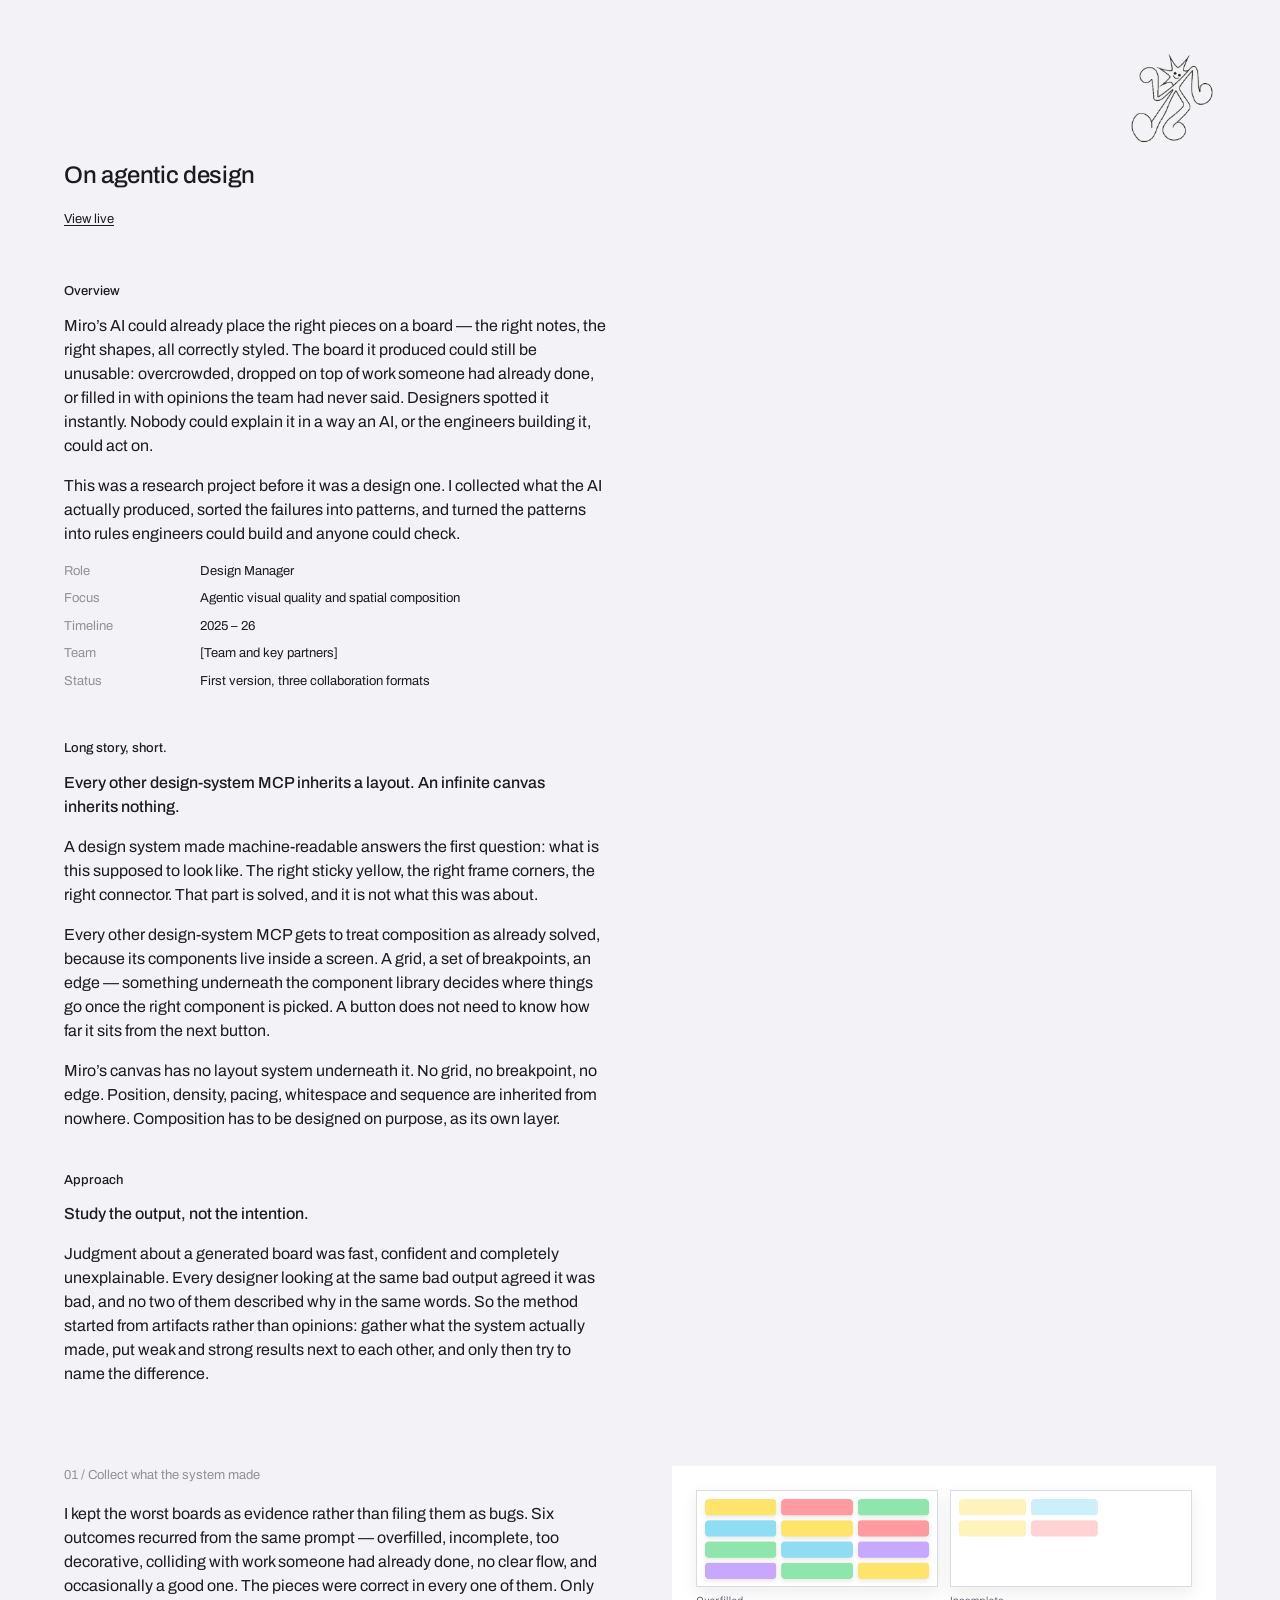
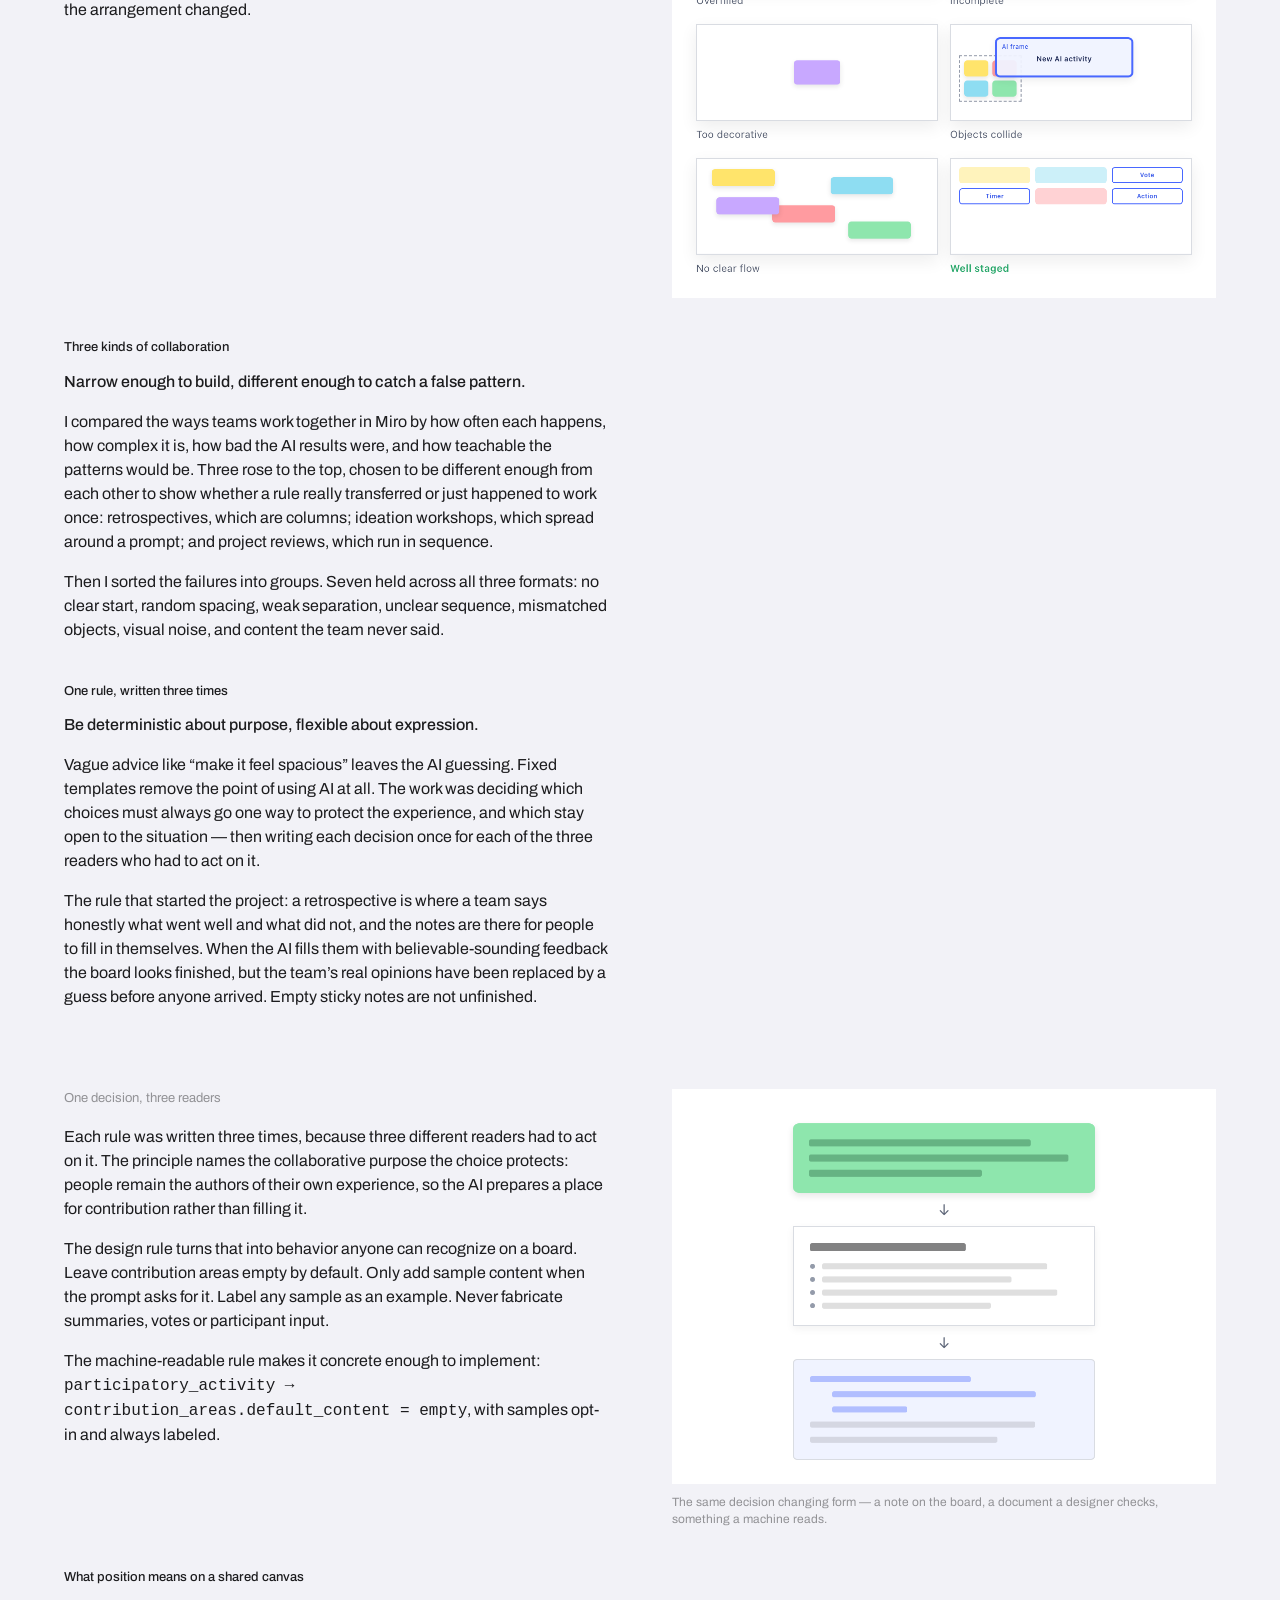
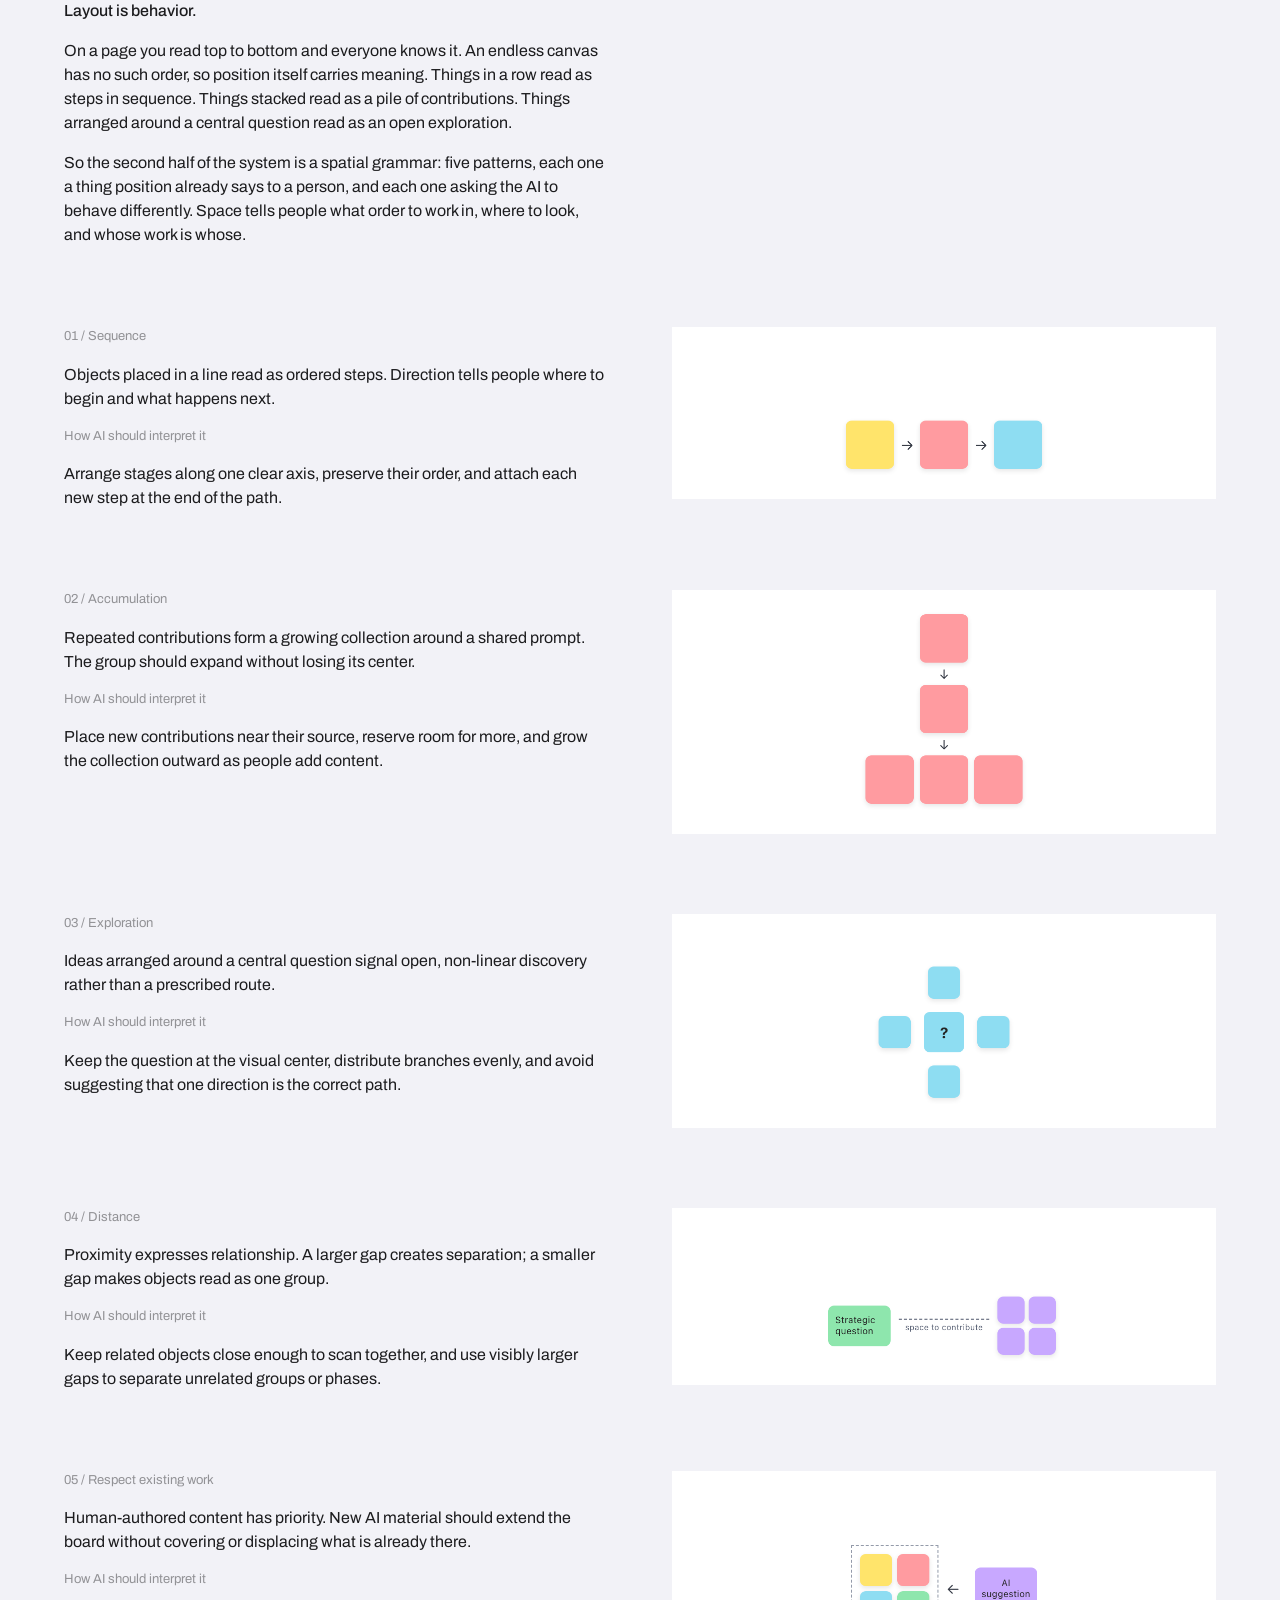
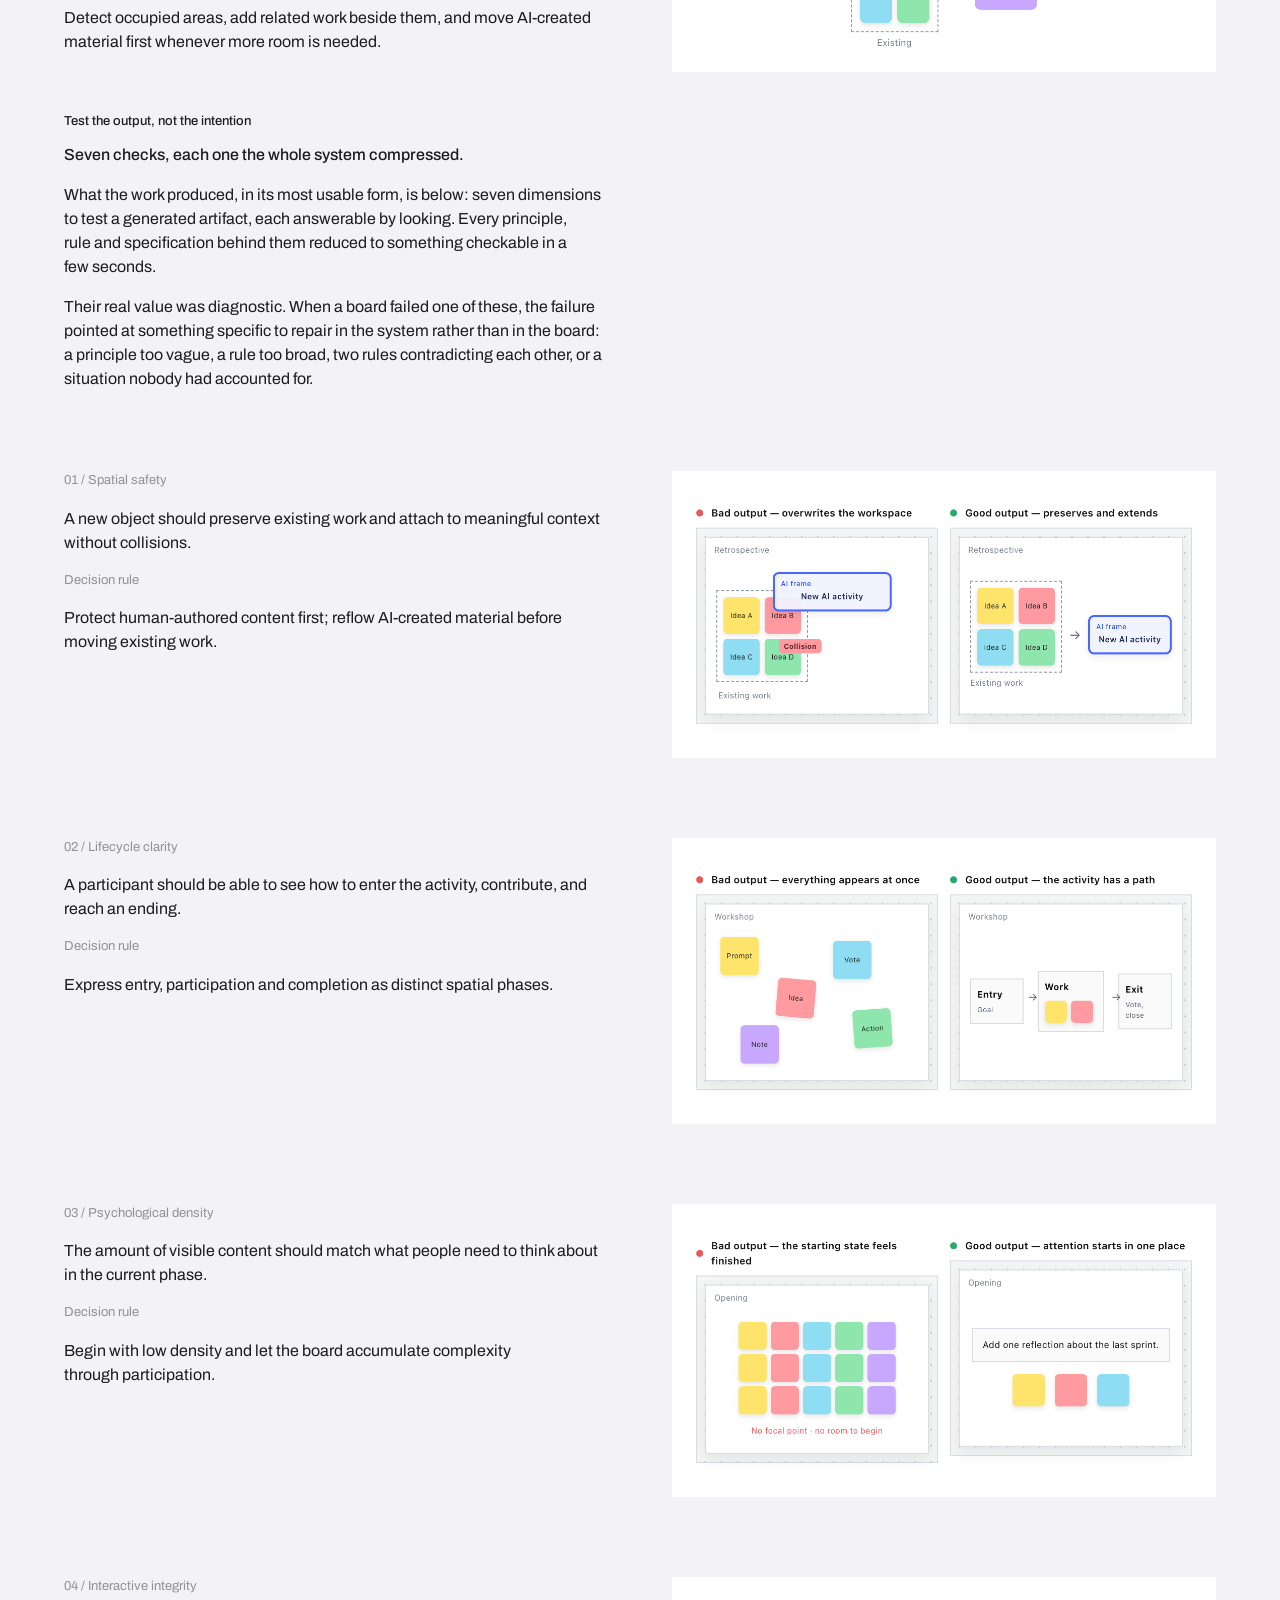
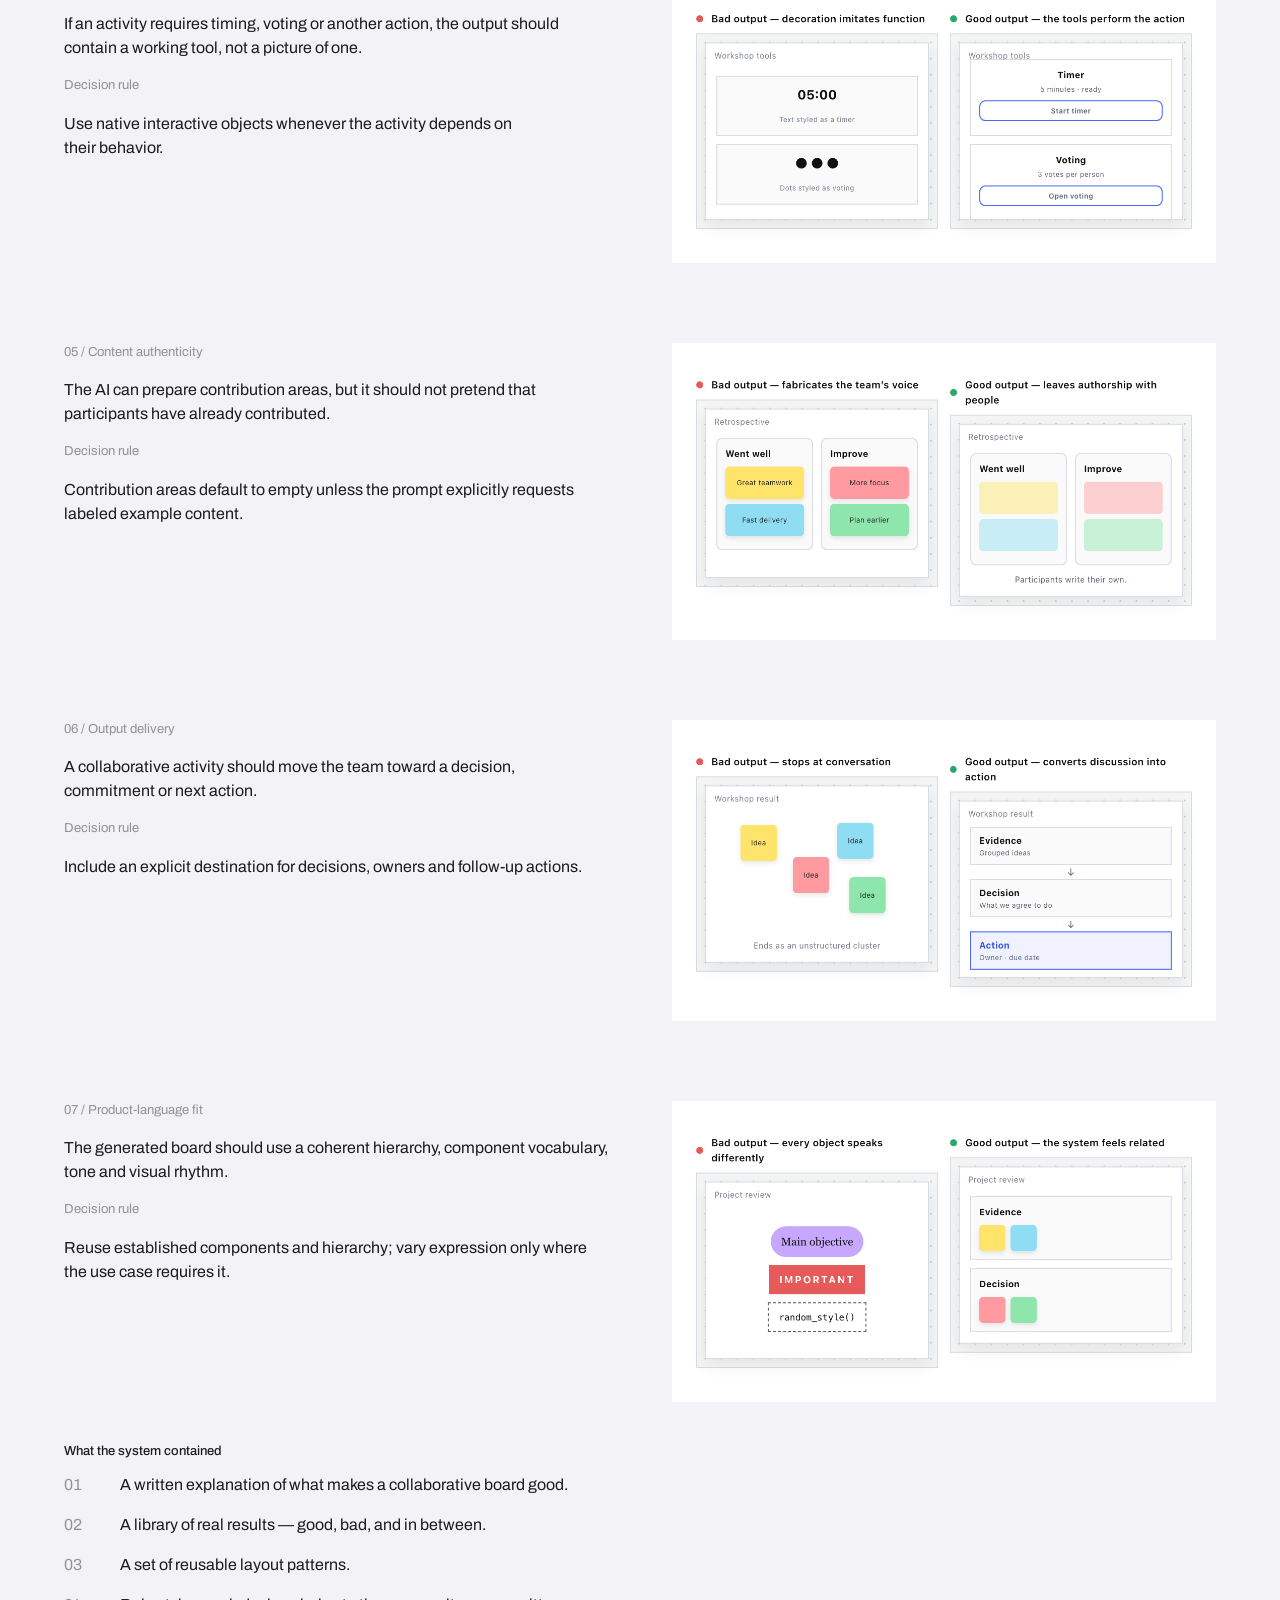
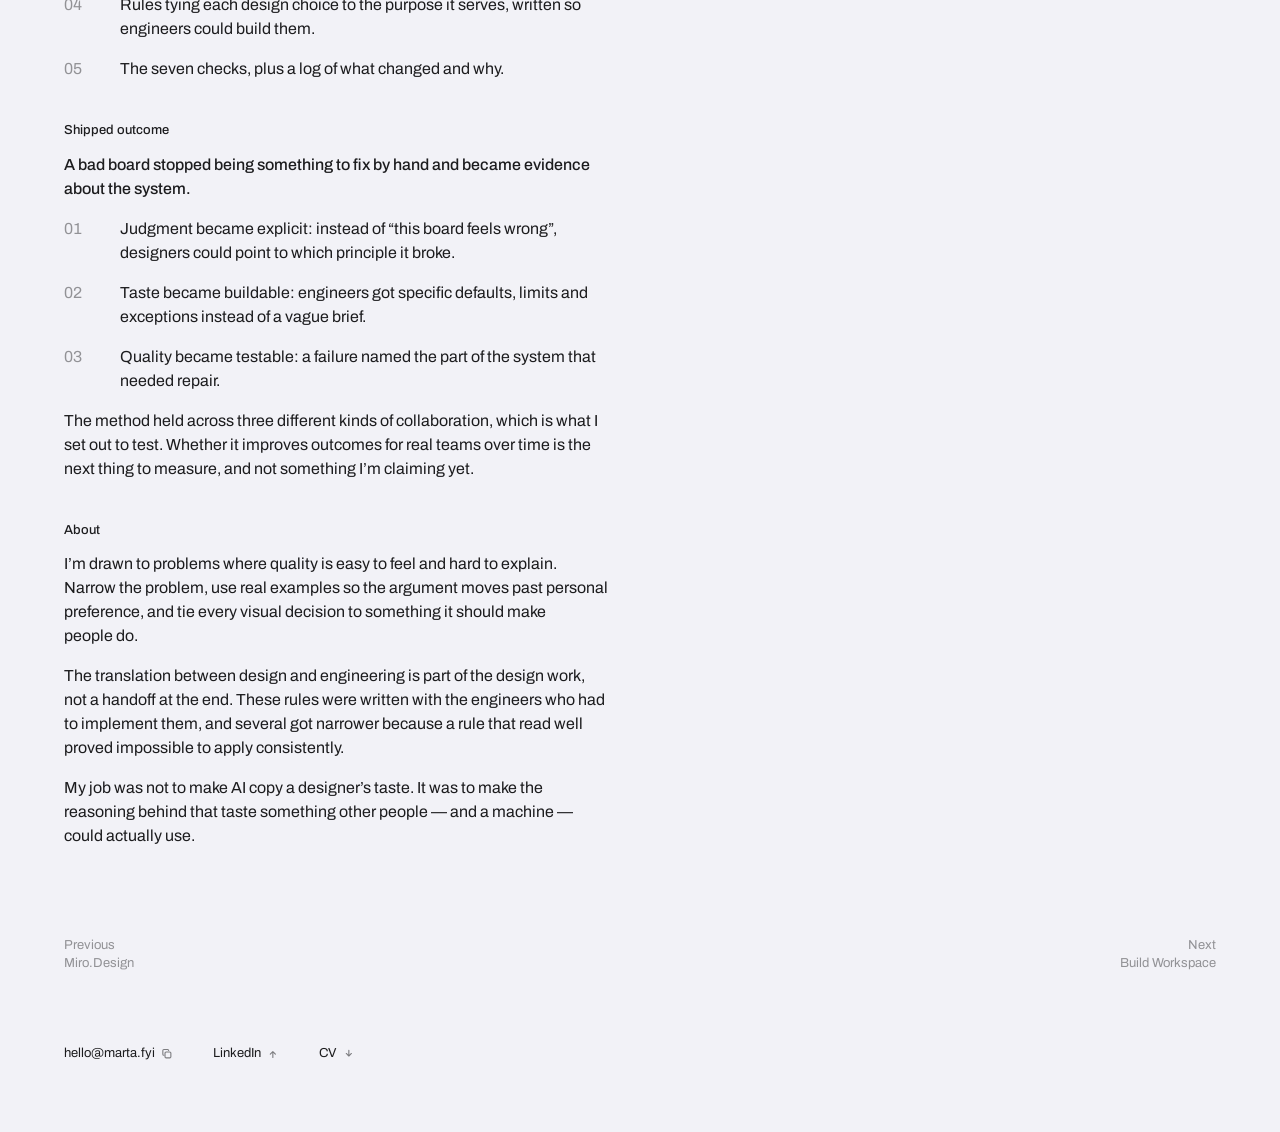
==== commit 6e74e168: "Switch the case studies and figures to US spelling Sweeps colour, behaviour, centre, artefact, judge" ====
--- a/work/agentic-design/index.html
+++ b/work/agentic-design/index.html
@@ -43,10 +43,10 @@
            evidence is an image on the right. No figure carries a heading, a concept
            name or a rule -- those are text, in the column beside the image. What a
            figure does carry is a label on an object inside a board, because that is
-           annotation on the artefact rather than writing about it.
-
-           .step-no is doing double duty as the small grey label above a rule. It is
-           already "a short grey line introducing the block beneath it", which is
+           annotation on the artifact rather than writing about it.
+
+           .step-no is doing double duty as the small gray label above a rule. It is
+           already "a short gray line introducing the block beneath it", which is
            what "How AI should interpret it" and "Decision rule" need, so this page
            adds no CSS of its own. -->
 
@@ -92,10 +92,10 @@
 
       <h2>Approach</h2>
       <p class="statement">Study the output, not the intention.</p>
-      <p>Judgement about a generated board was fast, confident and completely
+      <p>Judgment about a generated board was fast, confident and completely
       unexplainable. Every designer looking at the same bad output agreed it was bad,
       and no two of them described why in the same words. So the method started from
-      artefacts rather than opinions: gather what the system actually made, put weak
+      artifacts rather than opinions: gather what the system actually made, put weak
       and strong results next to each other, and only then try to name the
       difference.</p>
 
@@ -148,13 +148,13 @@
           act on it. The principle names the collaborative purpose the choice protects:
           people remain the authors of their own experience, so the AI prepares a place
           for contribution rather than filling it.</p>
-          <p>The design rule turns that into behaviour anyone can recognise on a board.
+          <p>The design rule turns that into behavior anyone can recognize on a board.
           Leave contribution areas empty by default. Only add sample content when the
           prompt asks for it. Label any sample as an example. Never fabricate summaries,
           votes or participant input.</p>
           <p>The machine-readable rule makes it concrete enough to implement:
           <code>participatory_activity &rarr; contribution_areas.default_content =
-          empty</code>, with samples opt-in and always labelled.</p>
+          empty</code>, with samples opt-in and always labeled.</p>
         </div>
         <figure class="shot">
           <img src="/assets/agentic-design-levels.png" width="1080" height="784"
@@ -164,7 +164,7 @@
       </div>
 
       <h2>What position means on a shared canvas</h2>
-      <p class="statement">Layout is behaviour.</p>
+      <p class="statement">Layout is behavior.</p>
       <p>On a page you read top to bottom and everyone knows it. An endless canvas has
       no such order, so position itself carries meaning. Things in a row read as steps
       in sequence. Things stacked read as a pile of contributions. Things arranged
@@ -189,7 +189,7 @@
       <div class="pair">
         <div>
           <p class="step-no">02 / Accumulation</p>
-          <p>Repeated contributions form a growing collection around a shared prompt. The group should expand without losing its centre.</p>
+          <p>Repeated contributions form a growing collection around a shared prompt. The group should expand without losing its center.</p>
           <p class="step-no">How AI should interpret it</p>
           <p>Place new contributions near their source, reserve room for more, and grow the collection outward as people add content.</p>
         </div>
@@ -203,11 +203,11 @@
           <p class="step-no">03 / Exploration</p>
           <p>Ideas arranged around a central question signal open, non-linear discovery rather than a prescribed route.</p>
           <p class="step-no">How AI should interpret it</p>
-          <p>Keep the question at the visual centre, distribute branches evenly, and avoid suggesting that one direction is the correct path.</p>
+          <p>Keep the question at the visual center, distribute branches evenly, and avoid suggesting that one direction is the correct path.</p>
         </div>
         <figure class="shot">
           <img src="/assets/agentic-design-concept-03.png" width="1080" height="516"
-               alt="Diagram of the exploration pattern: Four notes evenly placed around a question at the centre." loading="lazy">
+               alt="Diagram of the exploration pattern: Four notes evenly placed around a question at the center." loading="lazy">
         </figure>
       </div>
       <div class="pair">
@@ -238,7 +238,7 @@
       <h2>Test the output, not the intention</h2>
       <p class="statement">Seven checks, each one the whole system compressed.</p>
       <p>What the work produced, in its most usable form, is below: seven dimensions
-      to test a generated artefact, each answerable by looking. Every principle, rule
+      to test a generated artifact, each answerable by looking. Every principle, rule
       and specification behind them reduced to something checkable in a few
       seconds.</p>
       <p>Their real value was diagnostic. When a board failed one of these, the
@@ -267,7 +267,7 @@
         </div>
         <figure class="shot">
           <img src="/assets/agentic-design-check-02.png" width="1080" height="568"
-               alt="Check 02: five notes scattered at angles, beside three zones labelled entry, work and exit with arrows between them." loading="lazy">
+               alt="Check 02: five notes scattered at angles, beside three zones labeled entry, work and exit with arrows between them." loading="lazy">
         </figure>
       </div>
       <div class="pair">
@@ -287,7 +287,7 @@
           <p class="step-no">04 / Interactive integrity</p>
           <p>If an activity requires timing, voting or another action, the output should contain a working tool, not a picture of one.</p>
           <p class="step-no">Decision rule</p>
-          <p>Use native interactive objects whenever the activity depends on their behaviour.</p>
+          <p>Use native interactive objects whenever the activity depends on their behavior.</p>
         </div>
         <figure class="shot">
           <img src="/assets/agentic-design-check-04.png" width="1080" height="568"
@@ -299,7 +299,7 @@
           <p class="step-no">05 / Content authenticity</p>
           <p>The AI can prepare contribution areas, but it should not pretend that participants have already contributed.</p>
           <p class="step-no">Decision rule</p>
-          <p>Contribution areas default to empty unless the prompt explicitly requests labelled example content.</p>
+          <p>Contribution areas default to empty unless the prompt explicitly requests labeled example content.</p>
         </div>
         <figure class="shot">
           <img src="/assets/agentic-design-check-05.png" width="1080" height="589"
--- a/work/_shared/miro.css
+++ b/work/_shared/miro.css
@@ -11,7 +11,7 @@
    Distilled from Miro's product language to nine primitives:
 
      .board      the 24px dot field everything sits on
-     .frame      a labelled region, title bar above the outline
+     .frame      a labeled region, title bar above the outline
      .obj        a card floating on the board, chrome shadow, soft corners
      .sticky     the atom: flat fill, same-hue dark text, slight lift
      .toolbar    floating rounded bar
@@ -20,7 +20,7 @@
      .chip       a small status token
      .row        a line of label and value inside an object
 
-   Chrome is neutral and quiet; colour belongs only to the things people make.
+   Chrome is neutral and quiet; color belongs only to the things people make.
    That is Miro's own rule and it is what stops a page like this turning into
    a brand exercise.
 
@@ -48,7 +48,7 @@
      Nine hues, each a fill with its own dark same-hue ink and a quiet
      surface. Ink on fill is never below 5.7:1, ink on subtle never below
      8.0:1. Same-hue ink rather than black is most of what makes a sticky
-     read as a sticky rather than a coloured box. */
+     read as a sticky rather than a colored box. */
   --lemon:     #FAE980; --lemon-ink:     #574D0F; --lemon-sub:     #FDFAE5;
   --tangerine: #FAB980; --tangerine-ink: #57310F; --tangerine-sub: #FDF0E5;
   --coral:     #FA8880; --coral-ink:     #57140F; --coral-sub:     #FDE7E5;
@@ -282,7 +282,7 @@
 
 /* --- before and after -----------------------------------------------------
    Two grounds, not two columns of text. "Before" gets no board, no lift and
-   no colour, but keeps the same padding and rhythm as the after side, so it
+   no color, but keeps the same padding and rhythm as the after side, so it
    reads as a designed state rather than an unfinished one.
 
    Deliberately unequal: the visual weight is part of the argument. */
@@ -308,7 +308,7 @@
   border-radius: var(--m-r-float);
 }
 
-/* Nothing floats and nothing is coloured on the before side. */
+/* Nothing floats and nothing is colored on the before side. */
 .ba-before .obj {
   background: none;
   border: 1px dashed var(--m-line);
